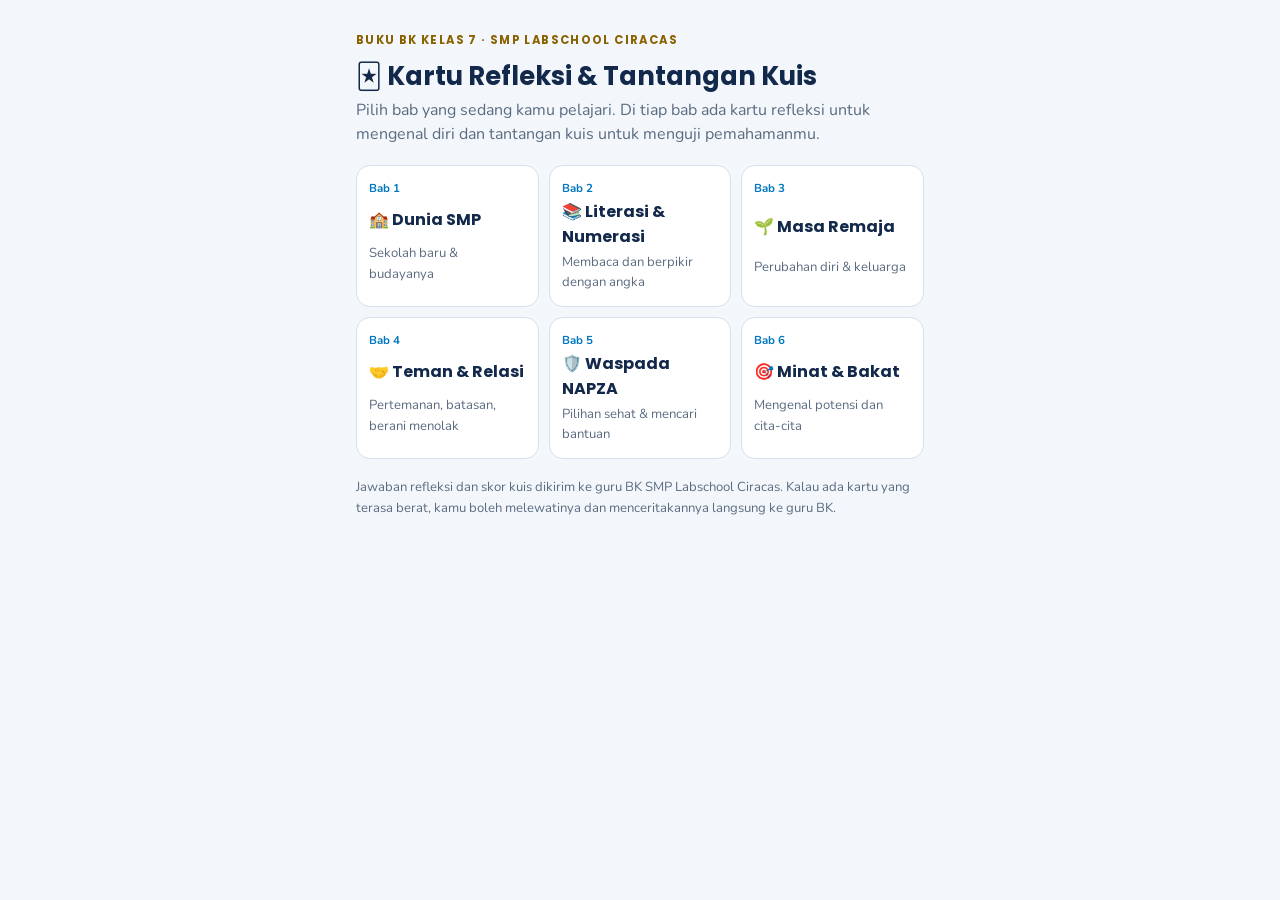
==== index.html @ b3d0ef81 "Perbaiki path file dan isi URL Apps Script Halaman HTML memuat style.css, data.js, dan app.js dari f" ====
<!DOCTYPE html>
<html lang="id">
<head>
<meta charset="utf-8">
<meta name="viewport" content="width=device-width, initial-scale=1, viewport-fit=cover">
<title>Kartu Refleksi Buku BK Kelas 7</title>
<link rel="preconnect" href="https://fonts.googleapis.com">
<link rel="stylesheet" href="https://fonts.googleapis.com/css2?family=Poppins:wght@600;700;800&family=Nunito:wght@400;600;700&display=swap">
<link rel="stylesheet" href="style.css">
</head>
<body>
<main>
<section>
  <p class="eyebrow">Buku BK Kelas 7 · SMP Labschool Ciracas</p>
  <h1>🃏 Kartu Refleksi & Tantangan Kuis</h1>
  <p class="sub">Pilih bab yang sedang kamu pelajari. Di tiap bab ada kartu refleksi untuk mengenal diri dan tantangan kuis untuk menguji pemahamanmu.</p>
  <div class="grid" id="cats"></div>
  <p class="note">Jawaban refleksi dan skor kuis dikirim ke guru BK SMP Labschool Ciracas. Kalau ada kartu yang terasa berat, kamu boleh melewatinya dan menceritakannya langsung ke guru BK.</p>
</section>
</main>
<script src="config.js"></script>
<script src="data.js"></script>
<script src="app.js"></script>
</body>
</html>
---- style.css ----
/* Layout: satu kolom sempit seperti buku saku; tiap bab punya dua pintu: kartu refleksi dan tantangan kuis */
:root{
  --bg:#f3f7fb;--card:#ffffff;--ink:#13294b;--mut:#5b6b80;--line:#d5e1ec;
  --acc:#0078c0;--accs:#e3f0fa;--gold:#f9c21a;--golds:#fff4cc;--goldd:#8a6200;
  --ok:#1d8a5b;--oks:#e2f5ec;--bad:#c2410c;--bads:#fdeadf;
  --display:"Poppins",system-ui,sans-serif;--body:"Nunito",system-ui,-apple-system,"Segoe UI",sans-serif;
}
@media (prefers-color-scheme:dark){:root:not([data-theme="light"]){
  --bg:#0f1824;--card:#182434;--ink:#e8eef6;--mut:#9fb0c4;--line:#2b3b50;
  --acc:#5cb4ef;--accs:#173554;--gold:#f9c21a;--golds:#3a3010;--goldd:#f5d368;
  --ok:#4fd29a;--oks:#123a2a;--bad:#ff9a6b;--bads:#40220f;color-scheme:dark}}
:root[data-theme="dark"]{
  --bg:#0f1824;--card:#182434;--ink:#e8eef6;--mut:#9fb0c4;--line:#2b3b50;
  --acc:#5cb4ef;--accs:#173554;--gold:#f9c21a;--golds:#3a3010;--goldd:#f5d368;
  --ok:#4fd29a;--oks:#123a2a;--bad:#ff9a6b;--bads:#40220f;color-scheme:dark}
*{box-sizing:border-box}
body{margin:0;background:var(--bg);color:var(--ink);font-family:var(--body);font-size:16px;line-height:1.55}
main{max-width:600px;margin:0 auto;padding-block:20px 48px;padding-left:max(16px,env(safe-area-inset-left,0px));padding-right:max(16px,env(safe-area-inset-right,0px))}
h1,h2,h3{font-family:var(--display);text-wrap:balance;margin:0}
h1{font-size:1.6rem;line-height:1.2}
h2{font-size:1.25rem}
h3{font-size:1.02rem;color:var(--acc);display:flex;gap:8px;align-items:center}
.sub{color:var(--mut);margin:6px 0 18px}
.eyebrow{font-family:var(--display);font-size:.72rem;letter-spacing:.12em;text-transform:uppercase;color:var(--goldd);font-weight:700}
button{font:inherit;cursor:pointer;color:inherit}
button:focus-visible,select:focus-visible,input:focus-visible,textarea:focus-visible{outline:3px solid var(--gold);outline-offset:2px}
.grid{display:grid;grid-template-columns:repeat(auto-fill,minmax(160px,1fr));gap:10px}
.cat{background:var(--card);border:1px solid var(--line);border-radius:14px;padding:14px 12px;text-align:left;display:grid;gap:2px}
.cat b{font-family:var(--display);font-size:1rem}
.cat span{font-size:.82rem;color:var(--mut)}
.cat small{font-size:.72rem;color:var(--acc);font-weight:700}
.cat:active{transform:scale(.98)}
.modes{display:grid;gap:12px;margin-top:16px}
.mode{background:var(--card);border:1px solid var(--line);border-radius:16px;padding:18px;text-align:left;display:grid;gap:4px}
.mode.k{border-color:var(--gold);background:var(--golds)}
.mode b{font-family:var(--display);font-size:1.08rem}
.mode span{color:var(--mut);font-size:.9rem}
.card{background:var(--card);border:1px solid var(--line);border-radius:18px;padding:22px 18px;margin:14px 0;min-height:190px}
.tag{display:inline-block;font-size:.75rem;background:var(--accs);color:var(--acc);padding:3px 10px;border-radius:99px;margin-bottom:12px;font-weight:700}
.q{font-family:var(--display);font-size:1.08rem;font-weight:600;margin:0 0 6px}
textarea{width:100%;min-height:90px;margin-top:12px;border:1px solid var(--line);border-radius:10px;padding:10px;font:inherit;background:var(--bg);color:var(--ink);resize:vertical}
.row{display:flex;gap:10px;flex-wrap:wrap;align-items:center}
.btn{background:var(--acc);color:var(--card);border:0;border-radius:10px;padding:11px 18px;font-weight:700}
.btn.o{background:transparent;color:var(--acc);border:1px solid var(--acc)}
.bar{height:8px;background:var(--line);border-radius:9px;overflow:hidden;margin:6px 0 4px}
.bar i{display:block;height:100%;background:var(--acc);width:0;transition:width .3s}
.top{display:flex;justify-content:space-between;align-items:center;gap:10px;font-size:.85rem;color:var(--mut);margin-bottom:6px}
.note{font-size:.82rem;color:var(--mut);margin-top:18px}
.big{font-size:2.4rem;margin:0}
/* kuis */
.game{background:var(--card);border:1px solid var(--line);border-radius:16px;padding:16px;margin:14px 0;display:grid;gap:10px}
.howto{font-size:.85rem;color:var(--mut);margin:-4px 0 2px}
.pair{display:grid;grid-template-columns:minmax(0,1fr) 84px;gap:8px;align-items:center;padding:6px 8px;border-radius:10px;background:var(--accs)}
.pair b{font-weight:700}
select{font:inherit;padding:6px 8px;border-radius:8px;border:1px solid var(--line);background:var(--card);color:var(--ink);width:100%}
.opts{display:grid;gap:6px;padding:10px;border-radius:10px;background:var(--golds)}
.opts div{font-size:.92rem}.opts b{color:var(--goldd)}
.bs{display:grid;grid-template-columns:minmax(0,1fr) auto;gap:8px;align-items:center;padding:8px 0;border-top:1px solid var(--line)}
.bs:first-of-type{border-top:0}
.seg{display:flex;gap:4px}
.seg button{border:1px solid var(--line);background:var(--bg);border-radius:8px;padding:6px 12px;font-weight:700;min-width:42px}
.seg button[aria-pressed="true"]{background:var(--acc);border-color:var(--acc);color:var(--card)}
.mc{display:grid;gap:6px}
.mc p{margin:0;font-weight:700}
.mc label{display:flex;gap:8px;align-items:flex-start;padding:6px 8px;border-radius:8px;border:1px solid var(--line)}
.mc input{margin-top:4px;width:18px;height:18px;accent-color:var(--acc)}
.fb{font-size:.85rem;font-weight:700;border-radius:8px;padding:6px 10px}
.fb.ok{background:var(--oks);color:var(--ok)}.fb.no{background:var(--bads);color:var(--bad)}
.good{outline:2px solid var(--ok)}.wrong{outline:2px solid var(--bad)}
.score{position:sticky;bottom:calc(10px + env(safe-area-inset-bottom,0px));background:var(--card);border:1px solid var(--line);border-radius:14px;padding:12px;display:flex;justify-content:space-between;align-items:center;gap:10px;flex-wrap:wrap;box-shadow:0 6px 20px rgba(0,0,0,.08)}
.score strong{font-family:var(--display);font-size:1.15rem}
@media (prefers-reduced-motion:reduce){*{transition:none!important}}
/* identitas, status kirim, beranda */
.form{display:grid;gap:12px;background:var(--card);border:1px solid var(--line);border-radius:16px;padding:18px;margin-top:14px}
.form label{display:grid;gap:4px;font-weight:700;font-size:.92rem}
.form input{font:inherit;padding:10px 12px;border-radius:10px;border:1px solid var(--line);background:var(--bg);color:var(--ink)}
.form .hint{font-weight:400;color:var(--mut);font-size:.8rem}
.privacy{font-size:.85rem;background:var(--golds);border-radius:12px;padding:10px 12px;color:var(--ink)}
.who{display:flex;justify-content:space-between;align-items:center;gap:8px;font-size:.85rem;color:var(--mut);background:var(--card);border:1px solid var(--line);border-radius:12px;padding:8px 12px;margin:10px 0}
.who b{color:var(--ink)}
.linkbtn{background:none;border:0;color:var(--acc);font-weight:700;padding:0;text-decoration:underline}
.status{font-size:.88rem;font-weight:700;border-radius:10px;padding:8px 12px;margin-top:10px}
.status.wait{background:var(--accs);color:var(--acc)}
.status.ok{background:var(--oks);color:var(--ok)}
.status.no{background:var(--bads);color:var(--bad)}
a.cat{color:var(--ink);text-decoration:none}
.warn{background:var(--bads);color:var(--bad);border-radius:10px;padding:8px 12px;font-size:.85rem;font-weight:700;margin-bottom:10px}
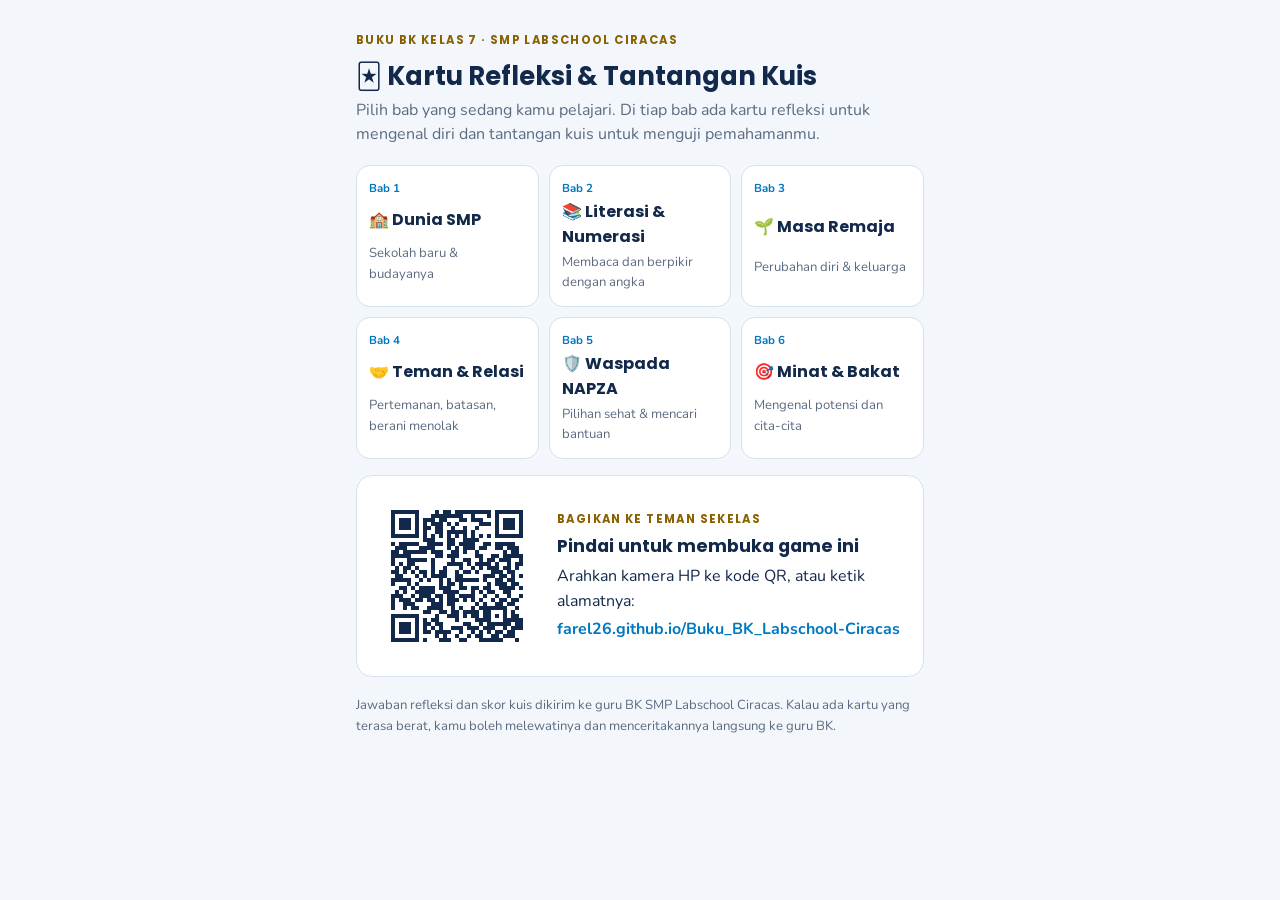
==== commit b321d254: "Tambah kode QR di beranda Co-Authored-By: Claude Opus 5.5 <noreply@anthropic.com> Claude-Session: ht" ====
--- a/index.html
+++ b/index.html
@@ -15,6 +15,15 @@
   <h1>🃏 Kartu Refleksi & Tantangan Kuis</h1>
   <p class="sub">Pilih bab yang sedang kamu pelajari. Di tiap bab ada kartu refleksi untuk mengenal diri dan tantangan kuis untuk menguji pemahamanmu.</p>
   <div class="grid" id="cats"></div>
+  <div class="qrbox">
+    <img src="qr-beranda.png" alt="Kode QR menuju halaman beranda ini" width="168" height="168">
+    <div>
+      <p class="eyebrow">Bagikan ke teman sekelas</p>
+      <h2>Pindai untuk membuka game ini</h2>
+      <p>Arahkan kamera HP ke kode QR, atau ketik alamatnya:</p>
+      <p class="qrurl">farel26.github.io/Buku_BK_Labschool-Ciracas</p>
+    </div>
+  </div>
   <p class="note">Jawaban refleksi dan skor kuis dikirim ke guru BK SMP Labschool Ciracas. Kalau ada kartu yang terasa berat, kamu boleh melewatinya dan menceritakannya langsung ke guru BK.</p>
 </section>
 </main>
--- a/style.css
+++ b/style.css
@@ -85,3 +85,10 @@
 .status.no{background:var(--bads);color:var(--bad)}
 a.cat{color:var(--ink);text-decoration:none}
 .warn{background:var(--bads);color:var(--bad);border-radius:10px;padding:8px 12px;font-size:.85rem;font-weight:700;margin-bottom:10px}
+/* kode QR di beranda */
+.qrbox{display:flex;flex-wrap:wrap;gap:16px;align-items:center;background:var(--card);border:1px solid var(--line);border-radius:16px;padding:16px;margin-top:16px}
+.qrbox img{width:168px;height:168px;max-width:100%;border-radius:12px;background:#fff;padding:6px;flex:none}
+.qrbox>div{flex:1 1 220px;min-width:0;display:grid;gap:4px}
+.qrbox h2{font-size:1.1rem}
+.qrbox p{margin:0}
+.qrurl{font-weight:700;color:var(--acc);word-break:break-all}
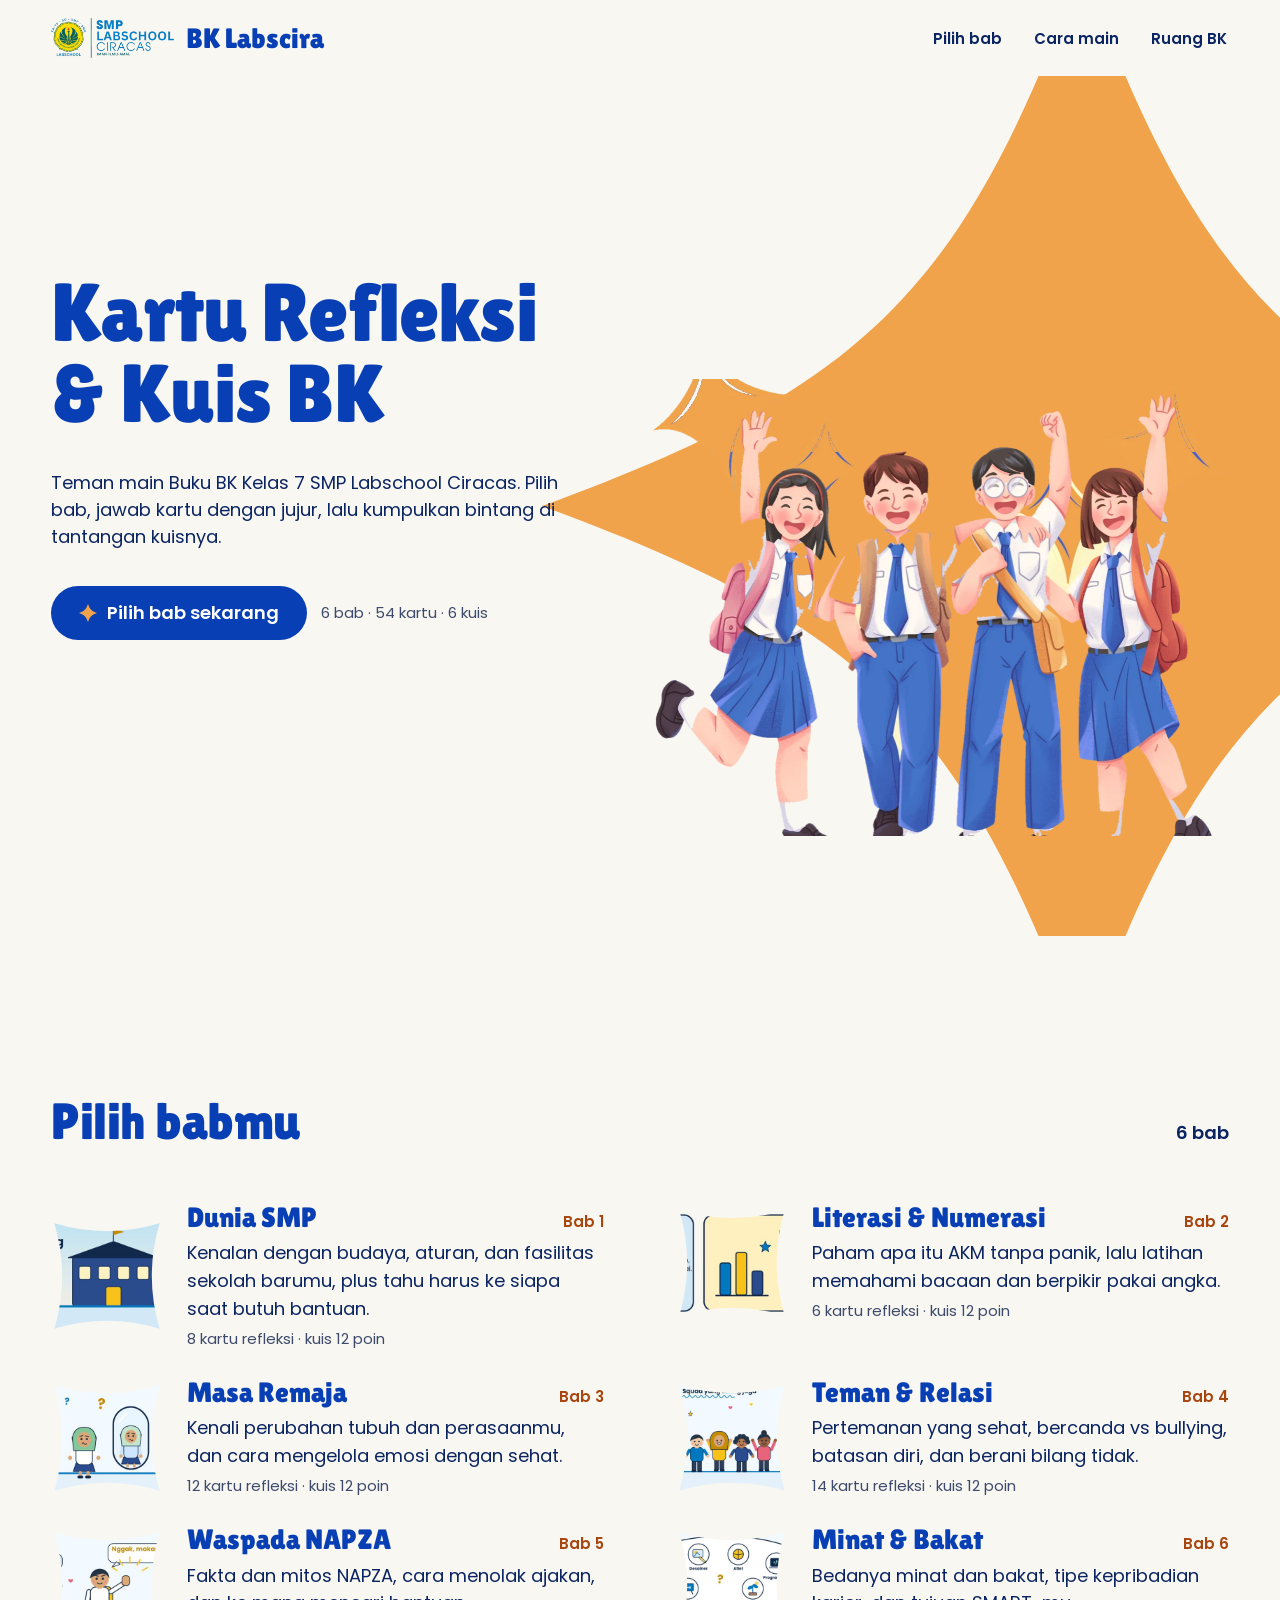
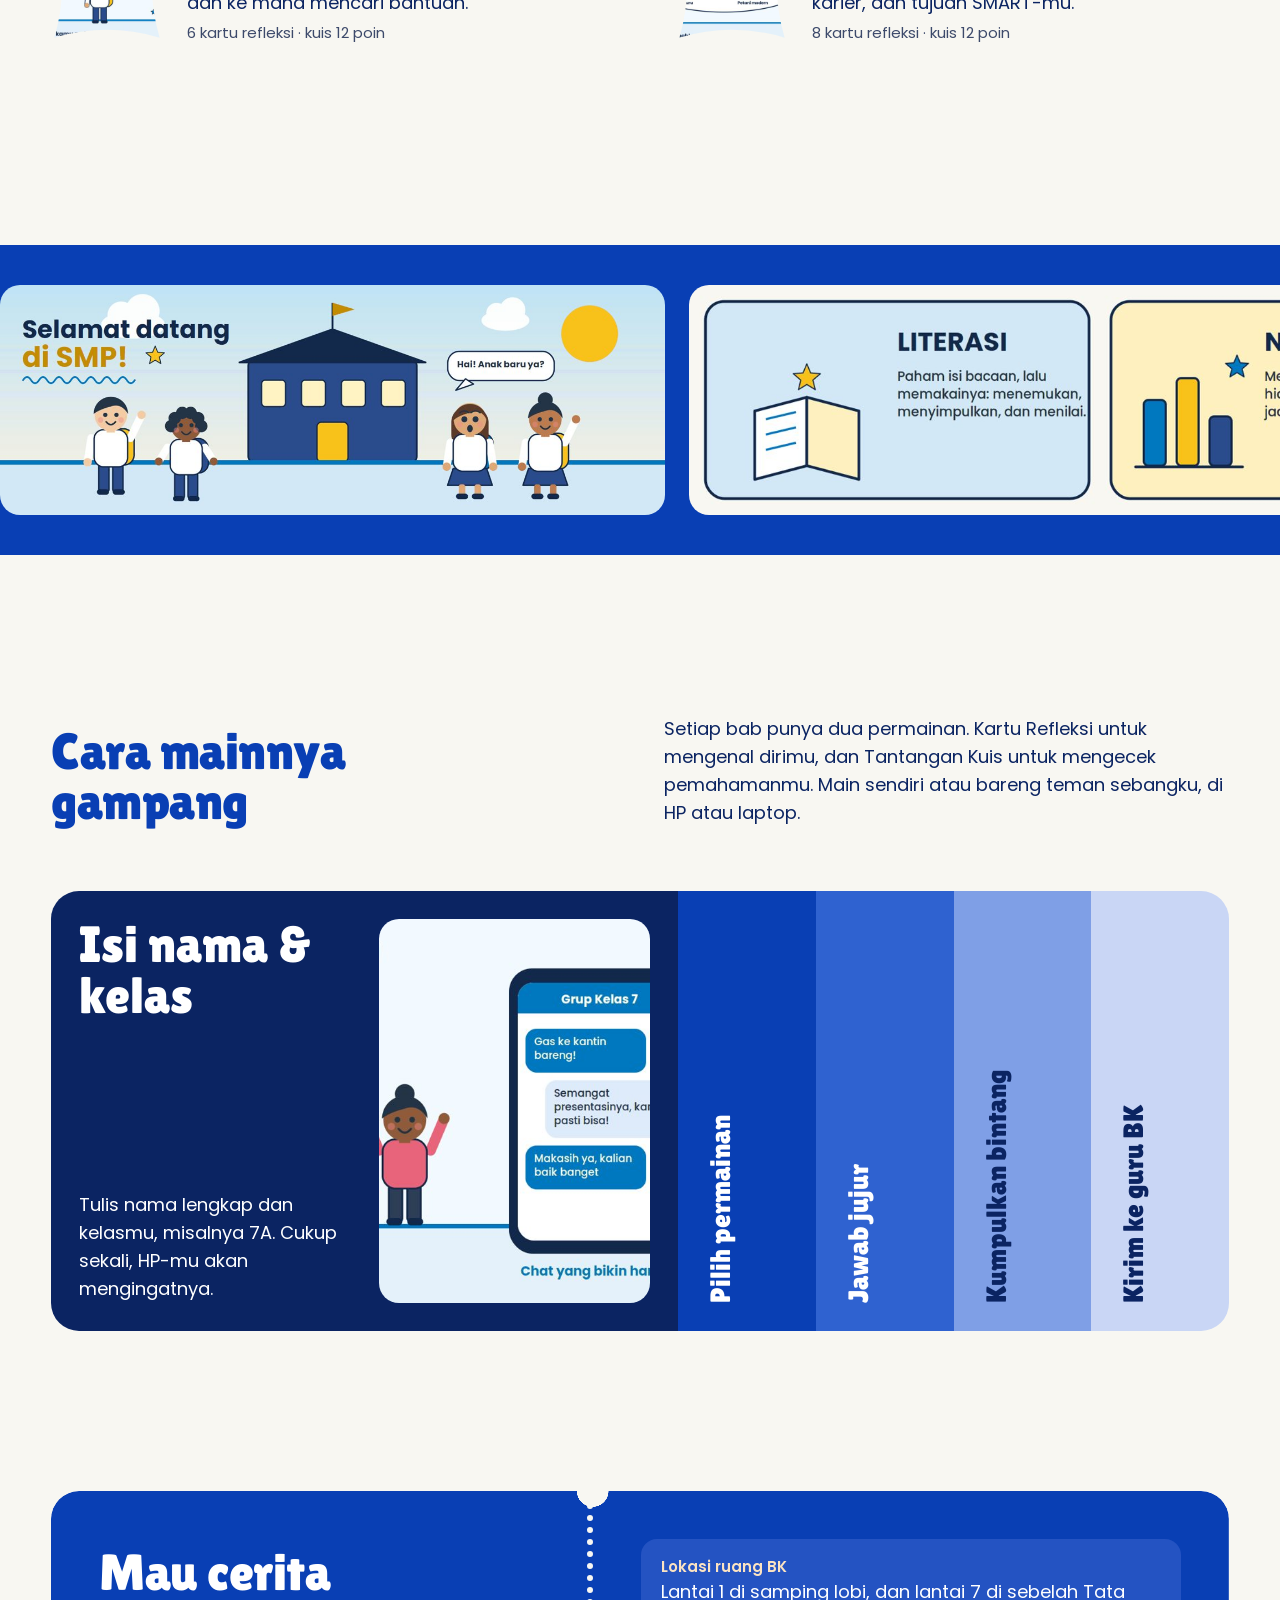
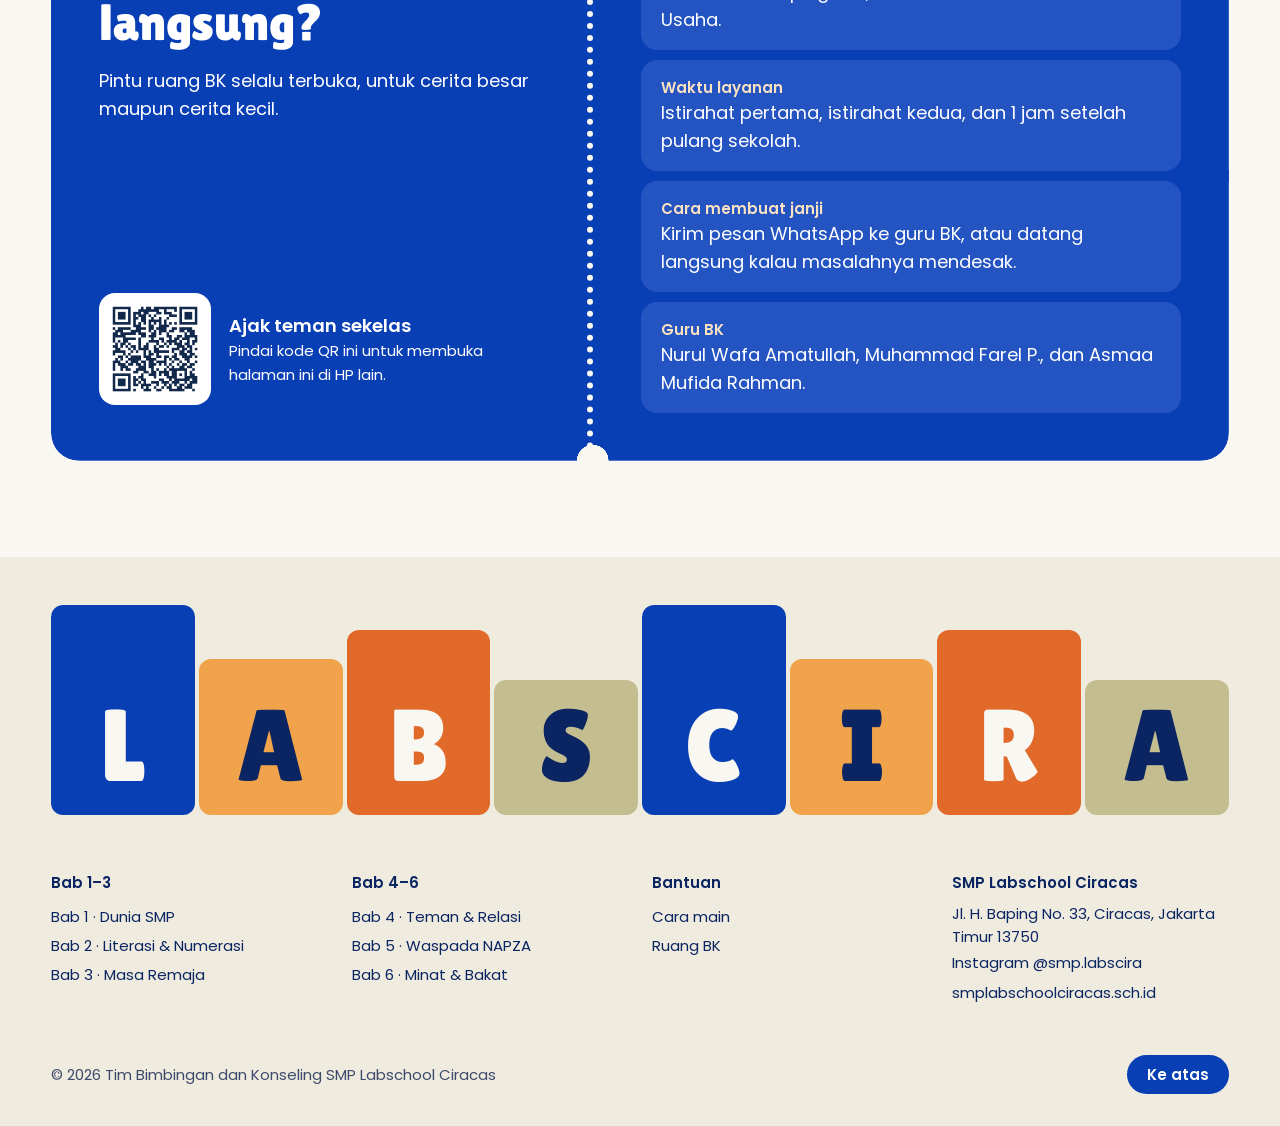
==== commit 5c1af1fc: "Desain baru mengikuti gaya cover buku Beranda dan halaman bab memakai palet, huruf (Lilita One, Popp" ====
--- a/index.html
+++ b/index.html
@@ -3,32 +3,142 @@
 <head>
 <meta charset="utf-8">
 <meta name="viewport" content="width=device-width, initial-scale=1, viewport-fit=cover">
-<title>Kartu Refleksi Buku BK Kelas 7</title>
-<link rel="preconnect" href="https://fonts.googleapis.com">
-<link rel="stylesheet" href="https://fonts.googleapis.com/css2?family=Poppins:wght@600;700;800&family=Nunito:wght@400;600;700&display=swap">
+<title>Kartu Refleksi & Kuis BK Kelas 7 · SMP Labschool Ciracas</title>
+<meta name="description" content="Game kartu refleksi dan tantangan kuis pendamping Buku Bimbingan dan Konseling Kelas 7 SMP Labschool Ciracas.">
+<link rel="preload" href="fonts/lilita-one-latin-400-normal.woff2" as="font" type="font/woff2" crossorigin>
 <link rel="stylesheet" href="style.css">
+<script>document.documentElement.classList.add("js")</script>
 </head>
 <body>
+<header class="wrap nav">
+  <a class="merek" href="./"><img src="img/logo.png" alt="SMP Labschool Ciracas" width="123" height="40">BK Labscira</a>
+  <nav aria-label="Menu utama"><ul>
+    <li><a href="#bab">Pilih bab</a></li>
+    <li><a href="#cara">Cara main</a></li>
+    <li><a href="#ruang-bk">Ruang BK</a></li>
+  </ul></nav>
+</header>
+
 <main>
-<section>
-  <p class="eyebrow">Buku BK Kelas 7 · SMP Labschool Ciracas</p>
-  <h1>🃏 Kartu Refleksi & Tantangan Kuis</h1>
-  <p class="sub">Pilih bab yang sedang kamu pelajari. Di tiap bab ada kartu refleksi untuk mengenal diri dan tantangan kuis untuk menguji pemahamanmu.</p>
-  <div class="grid" id="cats"></div>
-  <div class="qrbox">
-    <img src="qr-beranda.png" alt="Kode QR menuju halaman beranda ini" width="168" height="168">
+<section class="hero">
+  <svg class="bintang-besar" viewBox="0 0 100 100" aria-hidden="true"><path d="M50 0C61 30 70 39 100 50C70 61 61 70 50 100C39 70 30 61 0 50C30 39 39 30 50 0Z"/></svg>
+  <div class="wrap isi">
     <div>
-      <p class="eyebrow">Bagikan ke teman sekelas</p>
-      <h2>Pindai untuk membuka game ini</h2>
-      <p>Arahkan kamera HP ke kode QR, atau ketik alamatnya:</p>
-      <p class="qrurl">farel26.github.io/Buku_BK_Labschool-Ciracas</p>
+      <h1>Kartu Refleksi &amp; Kuis BK</h1>
+      <p class="sub">Teman main Buku BK Kelas 7 SMP Labschool Ciracas. Pilih bab, jawab kartu dengan jujur, lalu kumpulkan bintang di tantangan kuisnya.</p>
+      <div class="aksi">
+        <a class="btn" href="#bab"><span class="bintang" aria-hidden="true"></span>Pilih bab sekarang</a>
+        <span class="catatan">6 bab · 54 kartu · 6 kuis</span>
+      </div>
+    </div>
+    <figure class="shutter"><img src="img/siswa.webp" alt="Empat siswa SMP Labschool Ciracas berseragam putih biru melompat gembira, ilustrasi dari cover buku" width="1100" height="872"></figure>
+  </div>
+</section>
+
+<section class="wrap bab" id="bab" aria-labelledby="judul-bab">
+  <div class="kepala"><h2 id="judul-bab" class="muncul">Pilih babmu</h2><span class="muncul">6 bab</span></div>
+  <ul>
+      <li class="muncul"><a href="dunia.html">
+        <img src="img/dunia-kotak.jpg" alt="" width="112" height="112" loading="lazy">
+        <div>
+          <div class="baris"><b>Dunia SMP</b><small>Bab 1</small></div>
+          <p class="desk">Kenalan dengan budaya, aturan, dan fasilitas sekolah barumu, plus tahu harus ke siapa saat butuh bantuan.</p>
+          <p class="isi-bab">8 kartu refleksi · kuis 12 poin</p>
+        </div>
+      </a></li>
+      <li class="muncul"><a href="akm.html">
+        <img src="img/akm-kotak.jpg" alt="" width="112" height="112" loading="lazy">
+        <div>
+          <div class="baris"><b>Literasi &amp; Numerasi</b><small>Bab 2</small></div>
+          <p class="desk">Paham apa itu AKM tanpa panik, lalu latihan memahami bacaan dan berpikir pakai angka.</p>
+          <p class="isi-bab">6 kartu refleksi · kuis 12 poin</p>
+        </div>
+      </a></li>
+      <li class="muncul"><a href="remaja.html">
+        <img src="img/remaja-kotak.jpg" alt="" width="112" height="112" loading="lazy">
+        <div>
+          <div class="baris"><b>Masa Remaja</b><small>Bab 3</small></div>
+          <p class="desk">Kenali perubahan tubuh dan perasaanmu, dan cara mengelola emosi dengan sehat.</p>
+          <p class="isi-bab">12 kartu refleksi · kuis 12 poin</p>
+        </div>
+      </a></li>
+      <li class="muncul"><a href="teman.html">
+        <img src="img/teman-kotak.jpg" alt="" width="112" height="112" loading="lazy">
+        <div>
+          <div class="baris"><b>Teman &amp; Relasi</b><small>Bab 4</small></div>
+          <p class="desk">Pertemanan yang sehat, bercanda vs bullying, batasan diri, dan berani bilang tidak.</p>
+          <p class="isi-bab">14 kartu refleksi · kuis 12 poin</p>
+        </div>
+      </a></li>
+      <li class="muncul"><a href="napza.html">
+        <img src="img/napza-kotak.jpg" alt="" width="112" height="112" loading="lazy">
+        <div>
+          <div class="baris"><b>Waspada NAPZA</b><small>Bab 5</small></div>
+          <p class="desk">Fakta dan mitos NAPZA, cara menolak ajakan, dan ke mana mencari bantuan.</p>
+          <p class="isi-bab">6 kartu refleksi · kuis 12 poin</p>
+        </div>
+      </a></li>
+      <li class="muncul"><a href="minat.html">
+        <img src="img/minat-kotak.jpg" alt="" width="112" height="112" loading="lazy">
+        <div>
+          <div class="baris"><b>Minat &amp; Bakat</b><small>Bab 6</small></div>
+          <p class="desk">Bedanya minat dan bakat, tipe kepribadian karier, dan tujuan SMART-mu.</p>
+          <p class="isi-bab">8 kartu refleksi · kuis 12 poin</p>
+        </div>
+      </a></li>
+  </ul>
+</section>
+
+<div class="pita" aria-label="Ilustrasi dari keenam bab buku"><div class="jalur"><img src="img/dunia.jpg" alt="Siswa baru menyapa di depan sekolah" loading="lazy"><img src="img/akm.jpg" alt="Kartu literasi dan numerasi" loading="lazy"><img src="img/remaja.jpg" alt="Remaja bercermin" loading="lazy"><img src="img/teman.jpg" alt="Empat sahabat dan grup chat kelas" loading="lazy"><img src="img/napza.jpg" alt="Siswa berani menolak ajakan" loading="lazy"><img src="img/minat.jpg" alt="Siswa membayangkan cita-cita" loading="lazy"><img src="img/dunia.jpg" alt="" loading="lazy" aria-hidden="true"><img src="img/akm.jpg" alt="" loading="lazy" aria-hidden="true"><img src="img/remaja.jpg" alt="" loading="lazy" aria-hidden="true"><img src="img/teman.jpg" alt="" loading="lazy" aria-hidden="true"><img src="img/napza.jpg" alt="" loading="lazy" aria-hidden="true"><img src="img/minat.jpg" alt="" loading="lazy" aria-hidden="true"></div></div>
+
+<section class="wrap cara" id="cara" aria-labelledby="judul-cara">
+  <div class="intro">
+    <h2 id="judul-cara" class="muncul">Cara mainnya gampang</h2>
+    <p class="muncul">Setiap bab punya dua permainan. Kartu Refleksi untuk mengenal dirimu, dan Tantangan Kuis untuk mengecek pemahamanmu. Main sendiri atau bareng teman sebangku, di HP atau laptop.</p>
+  </div>
+  <div class="akordeon muncul" role="list">
+    <button class="panel" type="button" role="listitem" aria-expanded="true"><span class="nama-tutup">Isi nama</span><span class="buka"><span class="teks"><b>Isi nama &amp; kelas</b><p>Tulis nama lengkap dan kelasmu, misalnya 7A. Cukup sekali, HP-mu akan mengingatnya.</p></span><img src="img/teman.jpg" alt="Ilustrasi empat sahabat" loading="lazy"></span></button>
+    <button class="panel" type="button" role="listitem" aria-expanded="false"><span class="nama-tutup">Pilih permainan</span><span class="buka"><span class="teks"><b>Pilih permainan</b><p>Kartu Refleksi berisi pertanyaan dan tantangan kecil. Tantangan Kuis berisi menjodohkan, benar–salah, dan pilih semua yang benar.</p></span><img src="img/akm.jpg" alt="Ilustrasi kartu literasi dan numerasi" loading="lazy"></span></button>
+    <button class="panel" type="button" role="listitem" aria-expanded="false"><span class="nama-tutup">Jawab jujur</span><span class="buka"><span class="teks"><b>Jawab jujur</b><p>Di kartu refleksi tidak ada jawaban benar atau salah. Kartu yang terasa berat boleh kamu lewati.</p></span><img src="img/remaja.jpg" alt="Ilustrasi remaja bercermin" loading="lazy"></span></button>
+    <button class="panel" type="button" role="listitem" aria-expanded="false"><span class="nama-tutup">Kumpulkan bintang</span><span class="buka"><span class="teks"><b>Kumpulkan bintang</b><p>Kuis tiap bab bernilai 12 poin. Skor dan pembahasannya langsung keluar setelah kamu menekan Periksa jawaban.</p></span><img src="img/minat.jpg" alt="Ilustrasi siswa membayangkan cita-cita" loading="lazy"></span></button>
+    <button class="panel" type="button" role="listitem" aria-expanded="false"><span class="nama-tutup">Kirim ke guru BK</span><span class="buka"><span class="teks"><b>Kirim ke guru BK</b><p>Jawaban refleksi dan skor kuismu dikirim ke guru BK dan hanya dibaca oleh guru BK.</p></span><img src="img/ruangbk.jpg" alt="Ilustrasi alur bertemu guru BK" loading="lazy"></span></button>
+  </div>
+</section>
+
+<section class="wrap kupon-wrap" id="ruang-bk" aria-labelledby="judul-bk">
+  <div class="kupon muncul">
+    <div class="kiri">
+      <div>
+        <h2 id="judul-bk">Mau cerita langsung?</h2>
+        <p style="margin-top:20px">Pintu ruang BK selalu terbuka, untuk cerita besar maupun cerita kecil.</p>
+      </div>
+      <div class="bagikan">
+        <img src="qr-beranda.png" alt="Kode QR menuju halaman ini" width="112" height="112">
+        <p><b>Ajak teman sekelas</b>Pindai kode QR ini untuk membuka halaman ini di HP lain.</p>
+      </div>
+    </div>
+    <div class="kanan">
+      <p class="info muncul"><b>Lokasi ruang BK</b><span>Lantai 1 di samping lobi, dan lantai 7 di sebelah Tata Usaha.</span></p>
+      <p class="info muncul"><b>Waktu layanan</b><span>Istirahat pertama, istirahat kedua, dan 1 jam setelah pulang sekolah.</span></p>
+      <p class="info muncul"><b>Cara membuat janji</b><span>Kirim pesan WhatsApp ke guru BK, atau datang langsung kalau masalahnya mendesak.</span></p>
+      <p class="info muncul"><b>Guru BK</b><span>Nurul Wafa Amatullah, Muhammad Farel P., dan Asmaa Mufida Rahman.</span></p>
     </div>
   </div>
-  <p class="note">Jawaban refleksi dan skor kuis dikirim ke guru BK SMP Labschool Ciracas. Kalau ada kartu yang terasa berat, kamu boleh melewatinya dan menceritakannya langsung ke guru BK.</p>
 </section>
 </main>
-<script src="config.js"></script>
-<script src="data.js"></script>
-<script src="app.js"></script>
+
+<footer class="kaki">
+  <div class="wrap">
+    <div class="blok" aria-label="Labscira"><span>L</span><span>A</span><span>B</span><span>S</span><span>C</span><span>I</span><span>R</span><span>A</span></div>
+    <div class="kolom">
+      <div><b>Bab 1–3</b><a href="dunia.html">Bab 1 · Dunia SMP</a><a href="akm.html">Bab 2 · Literasi &amp; Numerasi</a><a href="remaja.html">Bab 3 · Masa Remaja</a></div>
+      <div><b>Bab 4–6</b><a href="teman.html">Bab 4 · Teman &amp; Relasi</a><a href="napza.html">Bab 5 · Waspada NAPZA</a><a href="minat.html">Bab 6 · Minat &amp; Bakat</a></div>
+      <div><b>Bantuan</b><a href="#cara">Cara main</a><a href="#ruang-bk">Ruang BK</a></div>
+      <div><b>SMP Labschool Ciracas</b><span>Jl. H. Baping No. 33, Ciracas, Jakarta Timur 13750</span><a href="https://www.instagram.com/smp.labscira/">Instagram @smp.labscira</a><a href="https://www.smplabschoolciracas.sch.id/">smplabschoolciracas.sch.id</a></div>
+    </div>
+    <div class="akhir"><span>© 2026 Tim Bimbingan dan Konseling SMP Labschool Ciracas</span><a class="btn" href="#">Ke atas</a></div>
+  </div>
+</footer>
+<script src="halaman.js"></script>
 </body>
 </html>
--- a/style.css
+++ b/style.css
@@ -1,94 +1,296 @@
-/* Layout: satu kolom sempit seperti buku saku; tiap bab punya dua pintu: kartu refleksi dan tantangan kuis */
+/* Buku BK Kelas 7 · SMP Labschool Ciracas
+   Satu motif: bintang empat sudut berwarna emas dari halaman cover buku.
+   Bintang muncul besar di beranda, menjadi bingkai gambar tiap bab, poin di kuis, dan blok di footer.
+   Palet dan huruf diambil dari cover: latar krem, biru seragam, emas bintang, jingga "GRADE 7". */
+@font-face{font-family:"Lilita One";src:url(fonts/lilita-one-latin-400-normal.woff2) format("woff2");font-weight:400;font-display:swap}
+@font-face{font-family:"Poppins";src:url(fonts/poppins-latin-400-normal.woff2) format("woff2");font-weight:400;font-display:swap}
+@font-face{font-family:"Poppins";src:url(fonts/poppins-latin-600-normal.woff2) format("woff2");font-weight:600;font-display:swap}
 :root{
-  --bg:#f3f7fb;--card:#ffffff;--ink:#13294b;--mut:#5b6b80;--line:#d5e1ec;
-  --acc:#0078c0;--accs:#e3f0fa;--gold:#f9c21a;--golds:#fff4cc;--goldd:#8a6200;
-  --ok:#1d8a5b;--oks:#e2f5ec;--bad:#c2410c;--bads:#fdeadf;
-  --display:"Poppins",system-ui,sans-serif;--body:"Nunito",system-ui,-apple-system,"Segoe UI",sans-serif;
+  --ground:#F8F7F2;      /* latar cover */
+  --ground-2:#EFECDF;    /* satu langkah lebih gelap untuk bidang */
+  --ink:#0B2462;         /* teks utama, biru tua */
+  --ink-soft:#3D4A6B;    /* catatan kecil */
+  --blue:#093FB4;        /* judul cover, tombol */
+  --blue-2:#2F62D0;
+  --blue-3:#7F9FE6;
+  --blue-4:#C9D6F5;
+  --gold:#F1A34C;        /* bintang cover: aksen dan motif */
+  --gold-soft:#FBE3C2;
+  --orange:#E16929;      /* "GRADE 7" */
+  --khaki:#C4BD8F;       /* pita kontak di cover */
+  --ok:#167A4C; --ok-soft:#DDF2E6;
+  --bad:#B4410F; --bad-soft:#FBE4D6;
+  --display:"Lilita One","Arial Rounded MT Bold","Trebuchet MS",sans-serif;
+  --text:"Poppins",system-ui,-apple-system,"Segoe UI",sans-serif;
+  --t1:clamp(52px,6.4vw,100px);
+  --t2:clamp(34px,4vw,60px);
+  --t3:28px;
+  --t4:18px;
+  --t5:15px;
+  --margin:max(20px,4vw);
+  --r:28px;
+  --star:url("data:image/svg+xml,%3Csvg xmlns='http://www.w3.org/2000/svg' viewBox='0 0 100 100'%3E%3Cpath d='M50 0C61 30 70 39 100 50C70 61 61 70 50 100C39 70 30 61 0 50C30 39 39 30 50 0Z'/%3E%3C/svg%3E");
+  /* bintang yang sama, diputar 45° dan dibuat gemuk supaya gambar di dalamnya terlihat */
+  --pillow:url("data:image/svg+xml,%3Csvg xmlns='http://www.w3.org/2000/svg' viewBox='0 0 100 100'%3E%3Cpath d='M3 3Q50 17 97 3Q83 50 97 97Q50 83 3 97Q17 50 3 3Z'/%3E%3C/svg%3E");
+  --ease:cubic-bezier(.2,.7,.2,1);
+  color-scheme:light;
 }
-@media (prefers-color-scheme:dark){:root:not([data-theme="light"]){
-  --bg:#0f1824;--card:#182434;--ink:#e8eef6;--mut:#9fb0c4;--line:#2b3b50;
-  --acc:#5cb4ef;--accs:#173554;--gold:#f9c21a;--golds:#3a3010;--goldd:#f5d368;
-  --ok:#4fd29a;--oks:#123a2a;--bad:#ff9a6b;--bads:#40220f;color-scheme:dark}}
-:root[data-theme="dark"]{
-  --bg:#0f1824;--card:#182434;--ink:#e8eef6;--mut:#9fb0c4;--line:#2b3b50;
-  --acc:#5cb4ef;--accs:#173554;--gold:#f9c21a;--golds:#3a3010;--goldd:#f5d368;
-  --ok:#4fd29a;--oks:#123a2a;--bad:#ff9a6b;--bads:#40220f;color-scheme:dark}
 *{box-sizing:border-box}
-body{margin:0;background:var(--bg);color:var(--ink);font-family:var(--body);font-size:16px;line-height:1.55}
-main{max-width:600px;margin:0 auto;padding-block:20px 48px;padding-left:max(16px,env(safe-area-inset-left,0px));padding-right:max(16px,env(safe-area-inset-right,0px))}
-h1,h2,h3{font-family:var(--display);text-wrap:balance;margin:0}
-h1{font-size:1.6rem;line-height:1.2}
-h2{font-size:1.25rem}
-h3{font-size:1.02rem;color:var(--acc);display:flex;gap:8px;align-items:center}
-.sub{color:var(--mut);margin:6px 0 18px}
-.eyebrow{font-family:var(--display);font-size:.72rem;letter-spacing:.12em;text-transform:uppercase;color:var(--goldd);font-weight:700}
-button{font:inherit;cursor:pointer;color:inherit}
-button:focus-visible,select:focus-visible,input:focus-visible,textarea:focus-visible{outline:3px solid var(--gold);outline-offset:2px}
-.grid{display:grid;grid-template-columns:repeat(auto-fill,minmax(160px,1fr));gap:10px}
-.cat{background:var(--card);border:1px solid var(--line);border-radius:14px;padding:14px 12px;text-align:left;display:grid;gap:2px}
-.cat b{font-family:var(--display);font-size:1rem}
-.cat span{font-size:.82rem;color:var(--mut)}
-.cat small{font-size:.72rem;color:var(--acc);font-weight:700}
-.cat:active{transform:scale(.98)}
-.modes{display:grid;gap:12px;margin-top:16px}
-.mode{background:var(--card);border:1px solid var(--line);border-radius:16px;padding:18px;text-align:left;display:grid;gap:4px}
-.mode.k{border-color:var(--gold);background:var(--golds)}
-.mode b{font-family:var(--display);font-size:1.08rem}
-.mode span{color:var(--mut);font-size:.9rem}
-.card{background:var(--card);border:1px solid var(--line);border-radius:18px;padding:22px 18px;margin:14px 0;min-height:190px}
-.tag{display:inline-block;font-size:.75rem;background:var(--accs);color:var(--acc);padding:3px 10px;border-radius:99px;margin-bottom:12px;font-weight:700}
-.q{font-family:var(--display);font-size:1.08rem;font-weight:600;margin:0 0 6px}
-textarea{width:100%;min-height:90px;margin-top:12px;border:1px solid var(--line);border-radius:10px;padding:10px;font:inherit;background:var(--bg);color:var(--ink);resize:vertical}
-.row{display:flex;gap:10px;flex-wrap:wrap;align-items:center}
-.btn{background:var(--acc);color:var(--card);border:0;border-radius:10px;padding:11px 18px;font-weight:700}
-.btn.o{background:transparent;color:var(--acc);border:1px solid var(--acc)}
-.bar{height:8px;background:var(--line);border-radius:9px;overflow:hidden;margin:6px 0 4px}
-.bar i{display:block;height:100%;background:var(--acc);width:0;transition:width .3s}
-.top{display:flex;justify-content:space-between;align-items:center;gap:10px;font-size:.85rem;color:var(--mut);margin-bottom:6px}
-.note{font-size:.82rem;color:var(--mut);margin-top:18px}
-.big{font-size:2.4rem;margin:0}
-/* kuis */
-.game{background:var(--card);border:1px solid var(--line);border-radius:16px;padding:16px;margin:14px 0;display:grid;gap:10px}
-.howto{font-size:.85rem;color:var(--mut);margin:-4px 0 2px}
-.pair{display:grid;grid-template-columns:minmax(0,1fr) 84px;gap:8px;align-items:center;padding:6px 8px;border-radius:10px;background:var(--accs)}
-.pair b{font-weight:700}
-select{font:inherit;padding:6px 8px;border-radius:8px;border:1px solid var(--line);background:var(--card);color:var(--ink);width:100%}
-.opts{display:grid;gap:6px;padding:10px;border-radius:10px;background:var(--golds)}
-.opts div{font-size:.92rem}.opts b{color:var(--goldd)}
-.bs{display:grid;grid-template-columns:minmax(0,1fr) auto;gap:8px;align-items:center;padding:8px 0;border-top:1px solid var(--line)}
-.bs:first-of-type{border-top:0}
-.seg{display:flex;gap:4px}
-.seg button{border:1px solid var(--line);background:var(--bg);border-radius:8px;padding:6px 12px;font-weight:700;min-width:42px}
-.seg button[aria-pressed="true"]{background:var(--acc);border-color:var(--acc);color:var(--card)}
-.mc{display:grid;gap:6px}
-.mc p{margin:0;font-weight:700}
-.mc label{display:flex;gap:8px;align-items:flex-start;padding:6px 8px;border-radius:8px;border:1px solid var(--line)}
-.mc input{margin-top:4px;width:18px;height:18px;accent-color:var(--acc)}
-.fb{font-size:.85rem;font-weight:700;border-radius:8px;padding:6px 10px}
-.fb.ok{background:var(--oks);color:var(--ok)}.fb.no{background:var(--bads);color:var(--bad)}
-.good{outline:2px solid var(--ok)}.wrong{outline:2px solid var(--bad)}
-.score{position:sticky;bottom:calc(10px + env(safe-area-inset-bottom,0px));background:var(--card);border:1px solid var(--line);border-radius:14px;padding:12px;display:flex;justify-content:space-between;align-items:center;gap:10px;flex-wrap:wrap;box-shadow:0 6px 20px rgba(0,0,0,.08)}
-.score strong{font-family:var(--display);font-size:1.15rem}
-@media (prefers-reduced-motion:reduce){*{transition:none!important}}
-/* identitas, status kirim, beranda */
-.form{display:grid;gap:12px;background:var(--card);border:1px solid var(--line);border-radius:16px;padding:18px;margin-top:14px}
-.form label{display:grid;gap:4px;font-weight:700;font-size:.92rem}
-.form input{font:inherit;padding:10px 12px;border-radius:10px;border:1px solid var(--line);background:var(--bg);color:var(--ink)}
-.form .hint{font-weight:400;color:var(--mut);font-size:.8rem}
-.privacy{font-size:.85rem;background:var(--golds);border-radius:12px;padding:10px 12px;color:var(--ink)}
-.who{display:flex;justify-content:space-between;align-items:center;gap:8px;font-size:.85rem;color:var(--mut);background:var(--card);border:1px solid var(--line);border-radius:12px;padding:8px 12px;margin:10px 0}
-.who b{color:var(--ink)}
-.linkbtn{background:none;border:0;color:var(--acc);font-weight:700;padding:0;text-decoration:underline}
-.status{font-size:.88rem;font-weight:700;border-radius:10px;padding:8px 12px;margin-top:10px}
-.status.wait{background:var(--accs);color:var(--acc)}
-.status.ok{background:var(--oks);color:var(--ok)}
-.status.no{background:var(--bads);color:var(--bad)}
-a.cat{color:var(--ink);text-decoration:none}
-.warn{background:var(--bads);color:var(--bad);border-radius:10px;padding:8px 12px;font-size:.85rem;font-weight:700;margin-bottom:10px}
-/* kode QR di beranda */
-.qrbox{display:flex;flex-wrap:wrap;gap:16px;align-items:center;background:var(--card);border:1px solid var(--line);border-radius:16px;padding:16px;margin-top:16px}
-.qrbox img{width:168px;height:168px;max-width:100%;border-radius:12px;background:#fff;padding:6px;flex:none}
-.qrbox>div{flex:1 1 220px;min-width:0;display:grid;gap:4px}
-.qrbox h2{font-size:1.1rem}
-.qrbox p{margin:0}
-.qrurl{font-weight:700;color:var(--acc);word-break:break-all}
+html{scroll-behavior:smooth}
+body{margin:0;background:var(--ground);color:var(--ink);font-family:var(--text);font-size:var(--t4);line-height:1.55;-webkit-font-smoothing:antialiased}
+img{max-width:100%;display:block}
+a{color:inherit}
+h1,h2,h3{font-family:var(--display);font-weight:400;line-height:.98;letter-spacing:-.01em;margin:0;text-wrap:balance;color:var(--blue)}
+p{margin:0}
+:focus-visible{outline:3px solid var(--orange);outline-offset:3px;border-radius:6px}
+.wrap{padding-left:var(--margin);padding-right:var(--margin);max-width:1440px;margin:0 auto}
+
+/* tombol: satu bentuk, pil */
+.btn{display:inline-flex;align-items:center;gap:10px;font:600 var(--t4)/1 var(--text);background:var(--blue);color:#fff;border:0;border-radius:999px;padding:18px 28px;text-decoration:none;cursor:pointer;transition:transform .18s var(--ease),background .18s}
+.btn:hover{background:var(--blue-2);transform:translateY(-2px)}
+.btn:active{transform:translateY(1px) scale(.98)}
+.btn .bintang{width:18px;height:18px;background:var(--gold);-webkit-mask:var(--star) center/contain no-repeat;mask:var(--star) center/contain no-repeat;transition:transform .3s var(--ease)}
+.btn:hover .bintang{transform:rotate(45deg) scale(1.15)}
+.btn.lite{background:var(--ground-2);color:var(--blue)}
+.btn.lite:hover{background:var(--blue-4)}
+.btn[disabled]{opacity:.55;cursor:default;transform:none}
+
+/* navigasi */
+.nav{display:flex;align-items:center;justify-content:space-between;gap:16px;padding-block:18px}
+.nav .merek{display:flex;align-items:center;gap:12px;text-decoration:none;font:400 var(--t3)/1 var(--display);color:var(--blue)}
+.nav .merek img{height:40px;width:auto}
+.nav ul{display:flex;gap:28px;list-style:none;margin:0;padding:0}
+.nav ul a{text-decoration:none;font-weight:600;font-size:var(--t5);color:var(--ink);padding:8px 2px;transition:color .15s}
+.nav ul a:hover{color:var(--orange)}
+
+/* hero beranda: bintang raksasa terpotong di kanan */
+.hero{position:relative;overflow:hidden;min-height:min(860px,100svh)}
+.hero .bintang-besar{position:absolute;width:120vh;height:120vh;max-width:none;right:-38vh;top:50%;transform:translateY(-50%);fill:var(--gold);z-index:0}
+.hero .isi{position:relative;z-index:1;display:grid;grid-template-columns:minmax(0,1fr) minmax(0,1fr);align-items:center;gap:24px;min-height:min(760px,calc(100svh - 80px))}
+.hero h1{font-size:var(--t1);max-width:9.5em}
+.hero .sub{font-size:var(--t4);line-height:1.5;max-width:30em;margin-top:36px}
+.hero .aksi{margin-top:36px;display:flex;flex-wrap:wrap;gap:14px;align-items:center}
+.hero .catatan{font-size:var(--t5);color:var(--ink-soft)}
+.hero figure{margin:0;align-self:end}
+.hero figure img{width:100%;height:auto}
+
+/* daftar bab: menu dua kolom, gambar berbingkai bintang */
+.bab{padding-block:160px 40px}
+.bab .kepala{display:flex;justify-content:space-between;align-items:baseline;gap:16px;margin-bottom:56px}
+.bab .kepala h2{font-size:var(--t2)}
+.bab .kepala span{font-size:var(--t4);font-weight:600;color:var(--ink)}
+.bab ul{list-style:none;margin:0;padding:0;display:grid;grid-template-columns:1fr 1fr;column-gap:72px;row-gap:28px}
+.bab li a{display:grid;grid-template-columns:112px minmax(0,1fr);gap:24px;align-items:center;text-decoration:none;padding:16px;margin:-16px;border-radius:var(--r);transition:background .2s,transform .2s var(--ease)}
+.bab li a:hover{background:var(--ground-2);transform:translateX(4px)}
+.bab li img{width:112px;height:112px;object-fit:cover;-webkit-mask:var(--pillow) center/contain no-repeat;mask:var(--pillow) center/contain no-repeat;transition:transform .35s var(--ease)}
+.bab li a:hover img{transform:rotate(-6deg) scale(1.05)}
+.bab .baris{display:flex;justify-content:space-between;align-items:baseline;gap:12px}
+.bab .baris b{font-family:var(--display);font-weight:400;font-size:var(--t3);line-height:1.05;color:var(--blue)}
+.bab .baris small{font-size:var(--t5);font-weight:600;color:#A8460F;white-space:nowrap}
+.bab .desk{font-size:var(--t4);color:var(--ink);margin-top:6px;max-width:42ch}
+.bab .isi-bab{font-size:var(--t5);color:var(--ink-soft);margin-top:4px}
+
+/* cara main: akordeon panel biru, gelap ke terang */
+.cara{padding-block:160px 0}
+.cara .intro{display:grid;grid-template-columns:5fr 1fr 6fr;align-items:end;gap:24px;margin-bottom:64px}
+.cara h2{font-size:var(--t2);grid-column:1}
+.cara .intro p{grid-column:3;font-size:var(--t4);max-width:40em}
+.akordeon{display:flex;height:440px;border-radius:var(--r);overflow:hidden}
+.panel{position:relative;flex:1 1 0;min-width:0;border:0;padding:28px;text-align:left;color:#fff;cursor:pointer;font:inherit;transition:flex-grow .45s var(--ease)}
+.panel[aria-expanded="true"]{flex-grow:7;cursor:default}
+.panel:nth-child(1){background:var(--ink)}
+.panel:nth-child(2){background:var(--blue)}
+.panel:nth-child(3){background:var(--blue-2)}
+.panel:nth-child(4){background:var(--blue-3);color:var(--ink)}
+.panel:nth-child(5){background:var(--blue-4);color:var(--ink)}
+.panel .nama-tutup{position:absolute;left:28px;bottom:28px;transform-origin:left bottom;transform:rotate(-90deg) translateY(100%);white-space:nowrap;font:400 var(--t3)/1 var(--display);transition:opacity .2s}
+.panel .buka{position:absolute;inset:28px;display:none;grid-template-columns:minmax(0,1fr) minmax(0,1fr);gap:28px}
+.panel .teks{display:flex;flex-direction:column;justify-content:space-between;gap:20px}
+.panel .buka img{width:100%;height:100%;object-fit:cover;border-radius:20px;background:var(--ground)}
+.panel[aria-expanded="true"] .buka{display:grid;animation:buka .4s var(--ease) .15s both}
+@keyframes buka{from{opacity:0;transform:translateY(12px)}}
+.panel[aria-expanded="true"] .nama-tutup{display:none}
+.panel .buka b{font:400 var(--t2)/1 var(--display)}
+.panel .buka p{font-size:var(--t4);max-width:36ch}
+
+/* ruang BK: kupon berlubang */
+.kupon-wrap{padding-block:160px 96px}
+.kupon{display:grid;grid-template-columns:46fr 54fr;background:var(--blue);color:#fff;border-radius:var(--r);position:relative;
+  -webkit-mask:radial-gradient(circle 16px at 46% 0,#0000 98%,#000) top/100% 51% no-repeat,radial-gradient(circle 16px at 46% 100%,#0000 98%,#000) bottom/100% 51% no-repeat; /* taste-skill-ignore: lubang kupon, bukan warna */
+          mask:radial-gradient(circle 16px at 46% 0,#0000 98%,#000) top/100% 51% no-repeat,radial-gradient(circle 16px at 46% 100%,#0000 98%,#000) bottom/100% 51% no-repeat} /* taste-skill-ignore: lubang kupon, bukan warna */
+.kupon .kiri{padding:56px 48px;display:flex;flex-direction:column;gap:32px;justify-content:space-between;border-right:6px dotted var(--ground)}
+.kupon h2{color:#fff;font-size:var(--t2);max-width:7em}
+.kupon .kiri p{font-size:var(--t4);max-width:26em}
+.kupon .bagikan{display:flex;gap:18px;align-items:center}
+.kupon .bagikan img{width:112px;height:112px;background:#fff;border-radius:16px;padding:6px}
+.kupon .bagikan p{font-size:var(--t5)}
+.kupon .bagikan b{display:block;font-size:var(--t4)}
+.kupon .kanan{padding:48px;display:grid;gap:10px;align-content:center}
+.kupon .info{background:#2453C2;border-radius:16px;padding:16px 20px}
+.kupon .info b{display:block;font-size:var(--t5);color:var(--gold-soft);font-weight:600}
+.kupon .info span{font-size:var(--t4);line-height:1.45}
+
+/* footer: nama dibangun dari blok */
+.kaki{background:var(--ground-2);padding-block:48px 32px}
+.blok{display:flex;gap:4px;align-items:flex-end;height:24svh;min-height:150px;max-height:210px}
+.blok span{flex:1;display:flex;align-items:flex-end;justify-content:center;padding-bottom:.18em;font:400 clamp(40px,8vw,128px)/1 var(--display);color:var(--ground);border-radius:12px;transition:transform .3s var(--ease)}
+.blok span:hover{transform:translateY(-8px)}
+.blok span:nth-child(4n+1){background:var(--blue);height:100%}
+.blok span:nth-child(4n+2){background:var(--gold);height:74%;color:var(--ink)}
+.blok span:nth-child(4n+3){background:var(--orange);height:88%}
+.blok span:nth-child(4n){background:var(--khaki);height:64%;color:var(--ink)}
+.kaki .kolom{display:grid;grid-template-columns:repeat(4,minmax(0,1fr));gap:24px;margin-top:56px;font-size:var(--t5)}
+.kaki .kolom b{display:block;font-size:var(--t5);margin-bottom:8px}
+.kaki .kolom a{display:block;text-decoration:none;padding:3px 0;color:var(--ink)}
+.kaki .kolom a:hover{color:var(--orange)}
+.kaki .akhir{display:flex;justify-content:space-between;align-items:center;gap:16px;margin-top:48px;font-size:var(--t5);color:var(--ink-soft)}
+.kaki .akhir .btn{padding:12px 20px;font-size:var(--t5);white-space:nowrap}
+
+/* ---------- halaman bab ---------- */
+.babhero{display:grid;grid-template-columns:minmax(0,5fr) minmax(0,7fr);gap:40px;align-items:center;padding-block:24px 56px}
+.babhero h1{font-size:clamp(46px,5.4vw,84px)}
+.babhero .aksi{margin-top:28px}
+.babhero>div>*,.babhero figure,.panggung{animation:naik .7s var(--ease) both}
+.babhero>div>*:nth-child(2){animation-delay:.08s}.babhero>div>*:nth-child(3){animation-delay:.16s}.babhero figure{animation-delay:.12s}.panggung{animation-delay:.24s}
+@keyframes naik{from{opacity:0;transform:translateY(24px)}}
+.babhero p{margin-top:20px;max-width:30em}
+.babhero figure{margin:0;border-radius:var(--r);overflow:hidden;background:var(--ground-2)}
+.babhero figure img{width:100%;height:auto}
+.panggung{scroll-margin-top:12px;background:var(--ground-2);border-radius:var(--r);padding:clamp(20px,4vw,48px)}
+.bab.lain{padding-block:120px 96px}
+.panggung h2{font-size:clamp(30px,3.2vw,46px)}
+.warn{background:var(--bad-soft);color:var(--bad);border-radius:16px;padding:12px 16px;font-weight:600;font-size:var(--t5);margin-bottom:16px}
+.kenal{display:grid;grid-template-columns:minmax(0,7fr) minmax(0,5fr);gap:48px;align-items:center}
+.kenal img{width:100%;height:auto}
+.form{display:grid;gap:18px;max-width:620px}
+.form label{display:grid;gap:6px;font-weight:600;font-size:var(--t4)}
+.form .hint{font-weight:400;color:var(--ink-soft);font-size:var(--t5)}
+.form input{width:100%;min-width:0;font:inherit;font-size:var(--t4);padding:14px 16px;border-radius:14px;border:2px solid var(--blue-4);background:#fff;color:var(--ink);transition:border-color .15s}
+.form input:focus{border-color:var(--blue);outline:none}
+.privacy{font-size:var(--t4);background:var(--gold-soft);border-radius:16px;padding:14px 16px}
+#fErr{color:var(--bad);font-weight:600;font-size:var(--t5)}
+.who{display:flex;justify-content:space-between;align-items:center;gap:12px;flex-wrap:wrap;font-size:var(--t5);margin-bottom:24px}
+.who b{font-size:var(--t4)}
+.linkbtn{background:none;border:0;color:var(--blue);font:600 var(--t5) var(--text);padding:6px 0;text-decoration:underline;cursor:pointer}
+.modes{display:grid;grid-template-columns:1fr 1fr;gap:16px}
+.mode img{width:100%;aspect-ratio:16/7;object-fit:cover;object-position:center;border-radius:18px;margin-bottom:8px;background:var(--ground)}
+.mode{display:grid;gap:10px;align-content:start;text-align:left;border:0;border-radius:var(--r);padding:28px;cursor:pointer;font:inherit;color:var(--ink);background:#fff;transition:transform .2s var(--ease),background .2s}
+.mode:hover{transform:translateY(-4px)}
+.mode b{font:400 var(--t3)/1 var(--display);color:var(--blue)}
+.mode.k{background:var(--blue);color:#fff}
+.mode.k b{color:#fff}
+.mode span{font-size:var(--t4)}
+.note{font-size:var(--t4);color:var(--ink);margin-top:20px;max-width:46em}
+.top{display:flex;justify-content:space-between;align-items:center;gap:12px;flex-wrap:wrap;margin-bottom:12px;font-size:var(--t5);font-weight:600}
+.bar{height:12px;background:#fff;border-radius:99px;overflow:hidden;margin-bottom:20px}
+.bar i{display:block;height:100%;width:0;background:var(--gold);border-radius:99px;transition:width .4s var(--ease)}
+.card{background:#fff;border-radius:var(--r);padding:clamp(22px,3vw,40px);margin-bottom:20px}
+.tag{display:inline-flex;align-items:center;gap:8px;font-weight:600;font-size:var(--t5);color:var(--blue-2);margin-bottom:12px}
+.q{font:400 clamp(26px,2.6vw,38px)/1.15 var(--display);color:var(--blue);max-width:24em}
+.card textarea{width:100%;min-height:140px;margin-top:20px;border-radius:16px;border:2px solid var(--blue-4);padding:14px 16px;font:inherit;font-size:var(--t4);resize:vertical;background:var(--ground)}
+.card textarea:focus{border-color:var(--blue);outline:none}
+.hintlbl{display:block;margin-top:16px;font-size:var(--t5);font-weight:600;color:var(--ink-soft)}
+.row{display:flex;gap:12px;flex-wrap:wrap;align-items:center}
+.big{width:96px;height:96px;margin:0 auto 16px;background:var(--gold);-webkit-mask:var(--star) center/contain no-repeat;mask:var(--star) center/contain no-repeat;animation:putar 3s var(--ease) infinite}
+@keyframes putar{50%{transform:rotate(45deg) scale(1.1)}}
+.status{font-weight:600;font-size:var(--t5);border-radius:14px;padding:12px 16px;margin-top:16px}
+.status.wait{background:var(--blue-4);color:var(--blue)}
+.status.ok{background:var(--ok-soft);color:var(--ok)}
+.status.no{background:var(--bad-soft);color:var(--bad)}
+.game{background:#fff;border-radius:var(--r);padding:clamp(20px,3vw,36px);margin-bottom:20px;display:grid;gap:12px}
+.game h3{font-size:clamp(26px,2.4vw,34px);display:flex;align-items:center;gap:12px}
+.game h3::before{content:"";width:26px;height:26px;flex:none;background:var(--gold);-webkit-mask:var(--star) center/contain no-repeat;mask:var(--star) center/contain no-repeat}
+.howto{font-size:var(--t5);color:var(--ink-soft)}
+.pair{display:grid;grid-template-columns:minmax(0,1fr) 92px;gap:12px;align-items:center;background:var(--ground);border-radius:14px;padding:10px 14px}
+.pair b{font-weight:600}
+select{font:inherit;font-size:var(--t4);padding:8px 10px;border-radius:12px;border:2px solid var(--blue-4);background:#fff;color:var(--ink);width:100%}
+.opts{display:grid;gap:8px;background:var(--gold-soft);border-radius:16px;padding:16px}
+.opts b{color:var(--blue)}
+.bs{display:grid;grid-template-columns:minmax(0,1fr) auto;gap:12px;align-items:center;background:var(--ground);border-radius:14px;padding:12px 14px}
+.seg{display:flex;gap:6px}
+.seg button{font:600 var(--t4) var(--text);min-width:52px;min-height:44px;border-radius:999px;border:2px solid var(--blue-4);background:#fff;color:var(--blue);cursor:pointer;transition:transform .15s,background .15s}
+.seg button:active{transform:scale(.94)}
+.seg button[aria-pressed="true"]{background:var(--blue);border-color:var(--blue);color:#fff}
+.mc{display:grid;gap:8px}
+.mc p{font-weight:600}
+.mc label{display:flex;gap:12px;align-items:flex-start;background:var(--ground);border-radius:14px;padding:12px 14px;cursor:pointer}
+.mc input{width:22px;height:22px;margin-top:2px;accent-color:var(--blue);flex:none}
+.fb{font-size:var(--t5);font-weight:600;border-radius:12px;padding:10px 14px}
+.fb.ok{background:var(--ok-soft);color:var(--ok)}
+.fb.no{background:var(--bad-soft);color:var(--bad)}
+.good{outline:3px solid var(--ok);outline-offset:-3px}
+.wrong{outline:3px solid var(--bad);outline-offset:-3px}
+.score{position:sticky;bottom:calc(12px + env(safe-area-inset-bottom,0px));background:var(--ink);color:#fff;border-radius:var(--r);padding:16px 20px;display:flex;justify-content:space-between;align-items:center;gap:12px;flex-wrap:wrap;box-shadow:0 12px 30px rgba(11,36,98,.25)} /* taste-skill-ignore: bar skor menempel di bawah layar */
+.score strong{font:400 var(--t3)/1 var(--display);color:var(--gold)}
+.score .btn.lite{background:#ffffff1f;color:#fff}
+.score .btn.lite:hover{background:#ffffff33}
+.score .status{flex-basis:100%;margin-top:0}
+
+/* gerak masuk */
+.js .muncul{opacity:0;transform:translateY(24px);transition:opacity .6s var(--ease),transform .6s var(--ease)}
+.js .muncul.tampak{opacity:1;transform:none}
+.shutter{animation:shutter 1.1s var(--ease) both}
+.shutter img{animation:tenang 1.4s var(--ease) both}
+@keyframes shutter{from{clip-path:inset(100% 0 0 0)}to{clip-path:inset(0 0 0 0)}}
+@keyframes tenang{from{transform:scale(1.12)}to{transform:none}}
+.hero .bintang-besar{animation:melayang 14s ease-in-out infinite}
+@keyframes melayang{50%{transform:translateY(-50%) rotate(8deg) scale(1.03)}}
+
+/* ---------- ponsel ---------- */
+@media (max-width:860px){
+  :root{--t3:20px;--t4:17px}
+  .nav ul{gap:16px}
+  .nav ul li:not(:first-child){display:none}
+  .hero{min-height:auto}
+  .hero .isi{grid-template-columns:1fr;min-height:0;padding-top:24px}
+  .hero h1{font-size:clamp(46px,11.5vw,72px)}
+  .hero .sub{font-size:17px;margin-top:24px}
+  .hero .bintang-besar{width:130vw;height:130vw;right:auto;left:50%;top:auto;bottom:-40vw;transform:translateX(-50%)}
+  @keyframes melayang{50%{transform:translateX(-50%) rotate(8deg) scale(1.03)}}
+  .hero figure{margin-top:8px}
+  .bab,.cara,.kupon-wrap{padding-block:104px 0}
+  .kupon-wrap{padding-bottom:104px}
+  .bab ul{grid-template-columns:1fr;row-gap:24px}
+  .bab li a{grid-template-columns:84px minmax(0,1fr);gap:16px}
+  .bab li img{width:84px;height:84px}
+  .bab .baris b{font-size:24px}
+  .cara .intro{grid-template-columns:1fr;margin-bottom:32px}
+  .cara .intro p{grid-column:1}
+  .akordeon{flex-direction:column;height:auto}
+  .panel{flex:none;min-height:68px;padding:20px}
+  .panel .nama-tutup{position:static;transform:none;font-size:22px}
+  .panel .buka{position:static;grid-template-columns:1fr}
+  .panel .buka img{height:180px}
+  .panel[aria-expanded="true"] .nama-tutup{display:none}
+  .panel .buka b{font-size:30px}
+  .kupon{grid-template-columns:1fr;
+    -webkit-mask:radial-gradient(circle 16px at 0 50%,#0000 98%,#000) left/51% 100% no-repeat,radial-gradient(circle 16px at 100% 50%,#0000 98%,#000) right/51% 100% no-repeat; /* taste-skill-ignore: lubang kupon, bukan warna */
+            mask:radial-gradient(circle 16px at 0 50%,#0000 98%,#000) left/51% 100% no-repeat,radial-gradient(circle 16px at 100% 50%,#0000 98%,#000) right/51% 100% no-repeat} /* taste-skill-ignore: lubang kupon, bukan warna */
+  .kupon .kiri{border-right:0;border-bottom:6px dotted var(--ground);padding:32px 24px}
+  .kupon .kanan{padding:28px 24px}
+  .blok{height:22svh;min-height:130px}
+  .kaki .kolom{grid-template-columns:1fr 1fr}
+  .babhero{grid-template-columns:1fr;gap:24px}
+  .modes{grid-template-columns:1fr}
+  .kenal{grid-template-columns:minmax(0,1fr);gap:24px}
+  .kenal img{max-width:320px}
+  .pair{grid-template-columns:minmax(0,1fr) 80px}
+  .bs{grid-template-columns:1fr}
+  .score{padding:12px 14px;gap:8px}
+  .score .row{flex-wrap:nowrap;width:100%}
+  .score .row .btn{flex:1;justify-content:center;padding:12px 10px;font-size:var(--t5)}
+  .score strong{font-size:22px}
+}
+@media (prefers-reduced-motion:reduce){
+  *,*::before,*::after{animation:none!important;transition:none!important;scroll-behavior:auto!important}
+  .js .muncul{opacity:1;transform:none}
+}
+
+/* pita gambar: enam ilustrasi bab berjalan pelan di bidang biru */
+.pita{background:var(--blue);margin-top:160px;padding-block:40px;overflow:hidden}
+.pita .jalur{display:flex;gap:24px;width:max-content;animation:jalan 60s linear infinite}
+.pita:hover .jalur{animation-play-state:paused}
+.pita img{height:clamp(150px,18vw,240px);width:auto;border-radius:20px;background:var(--ground)}
+@keyframes jalan{to{transform:translateX(calc(-50% - 12px))}}
+@media (max-width:860px){.pita{margin-top:104px;padding-block:24px}}
+@media (prefers-reduced-motion:reduce){.pita{overflow-x:auto}.pita .jalur{animation:none}}
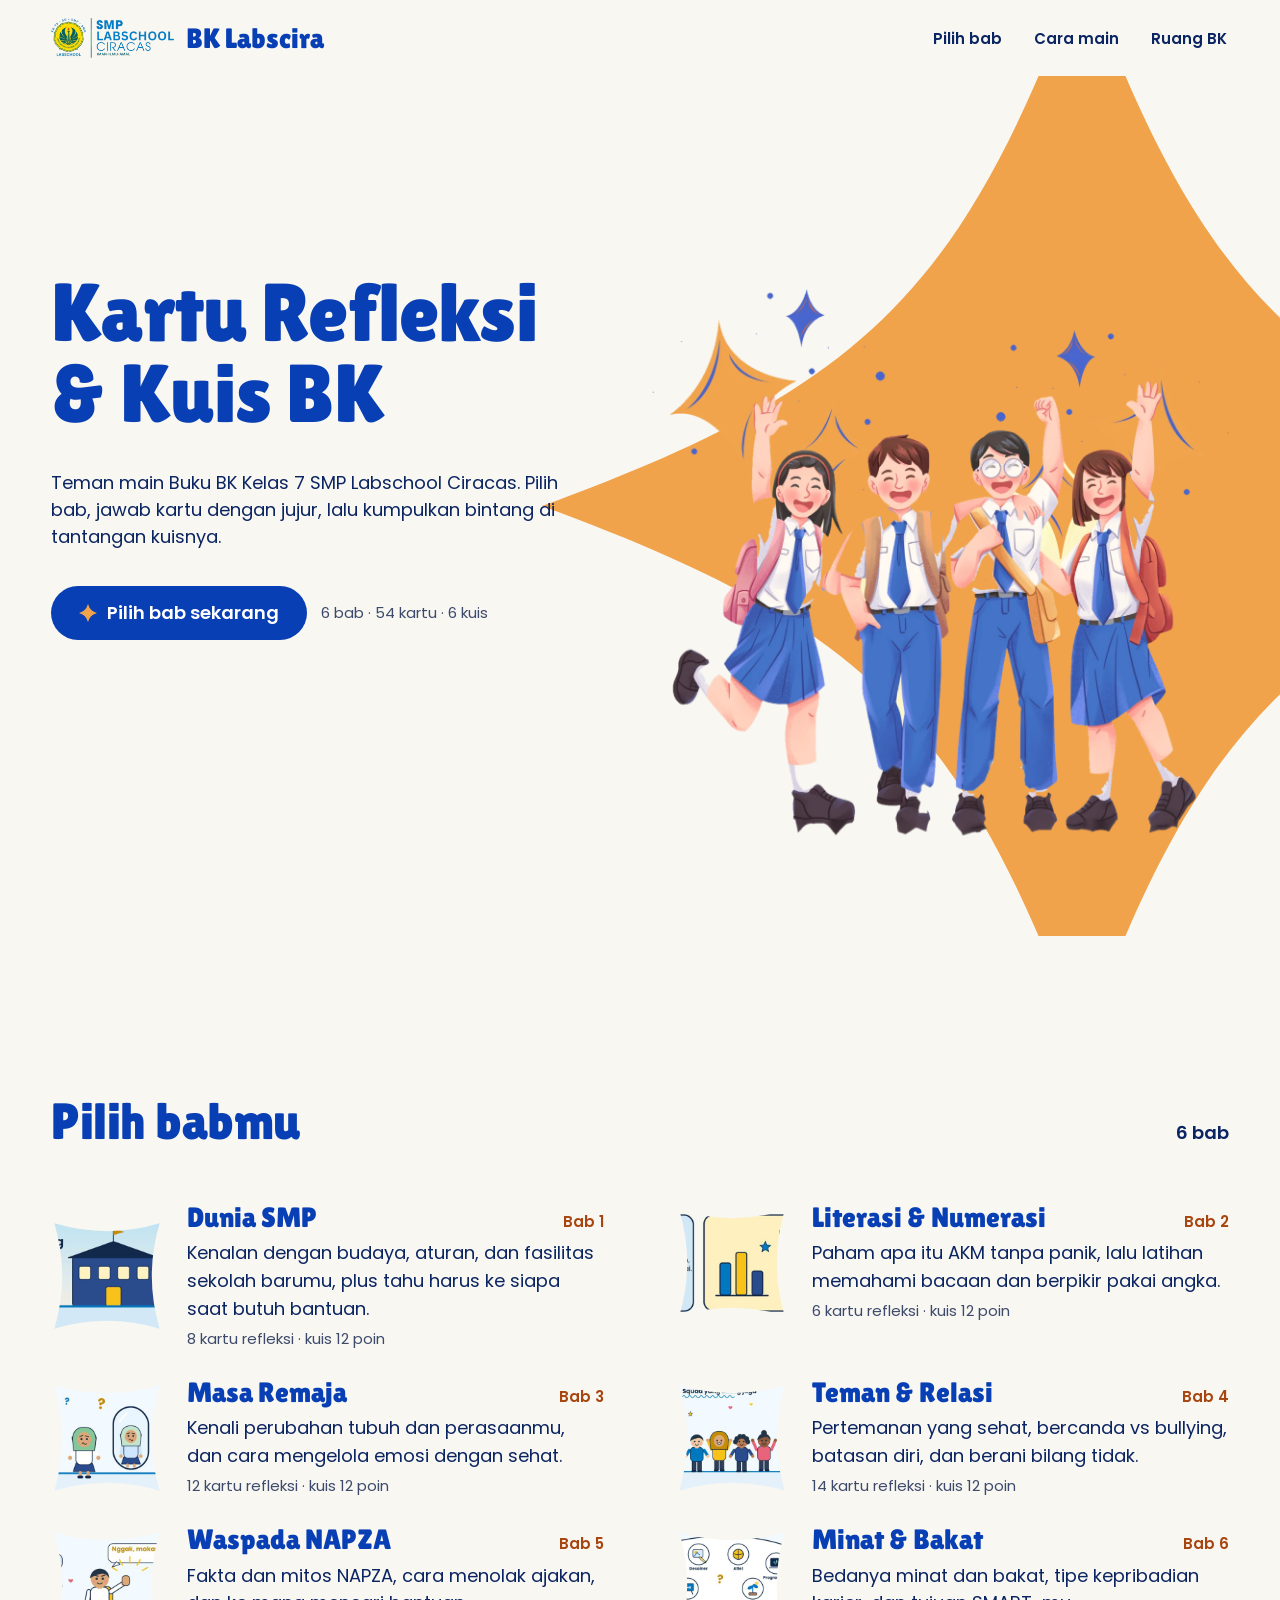
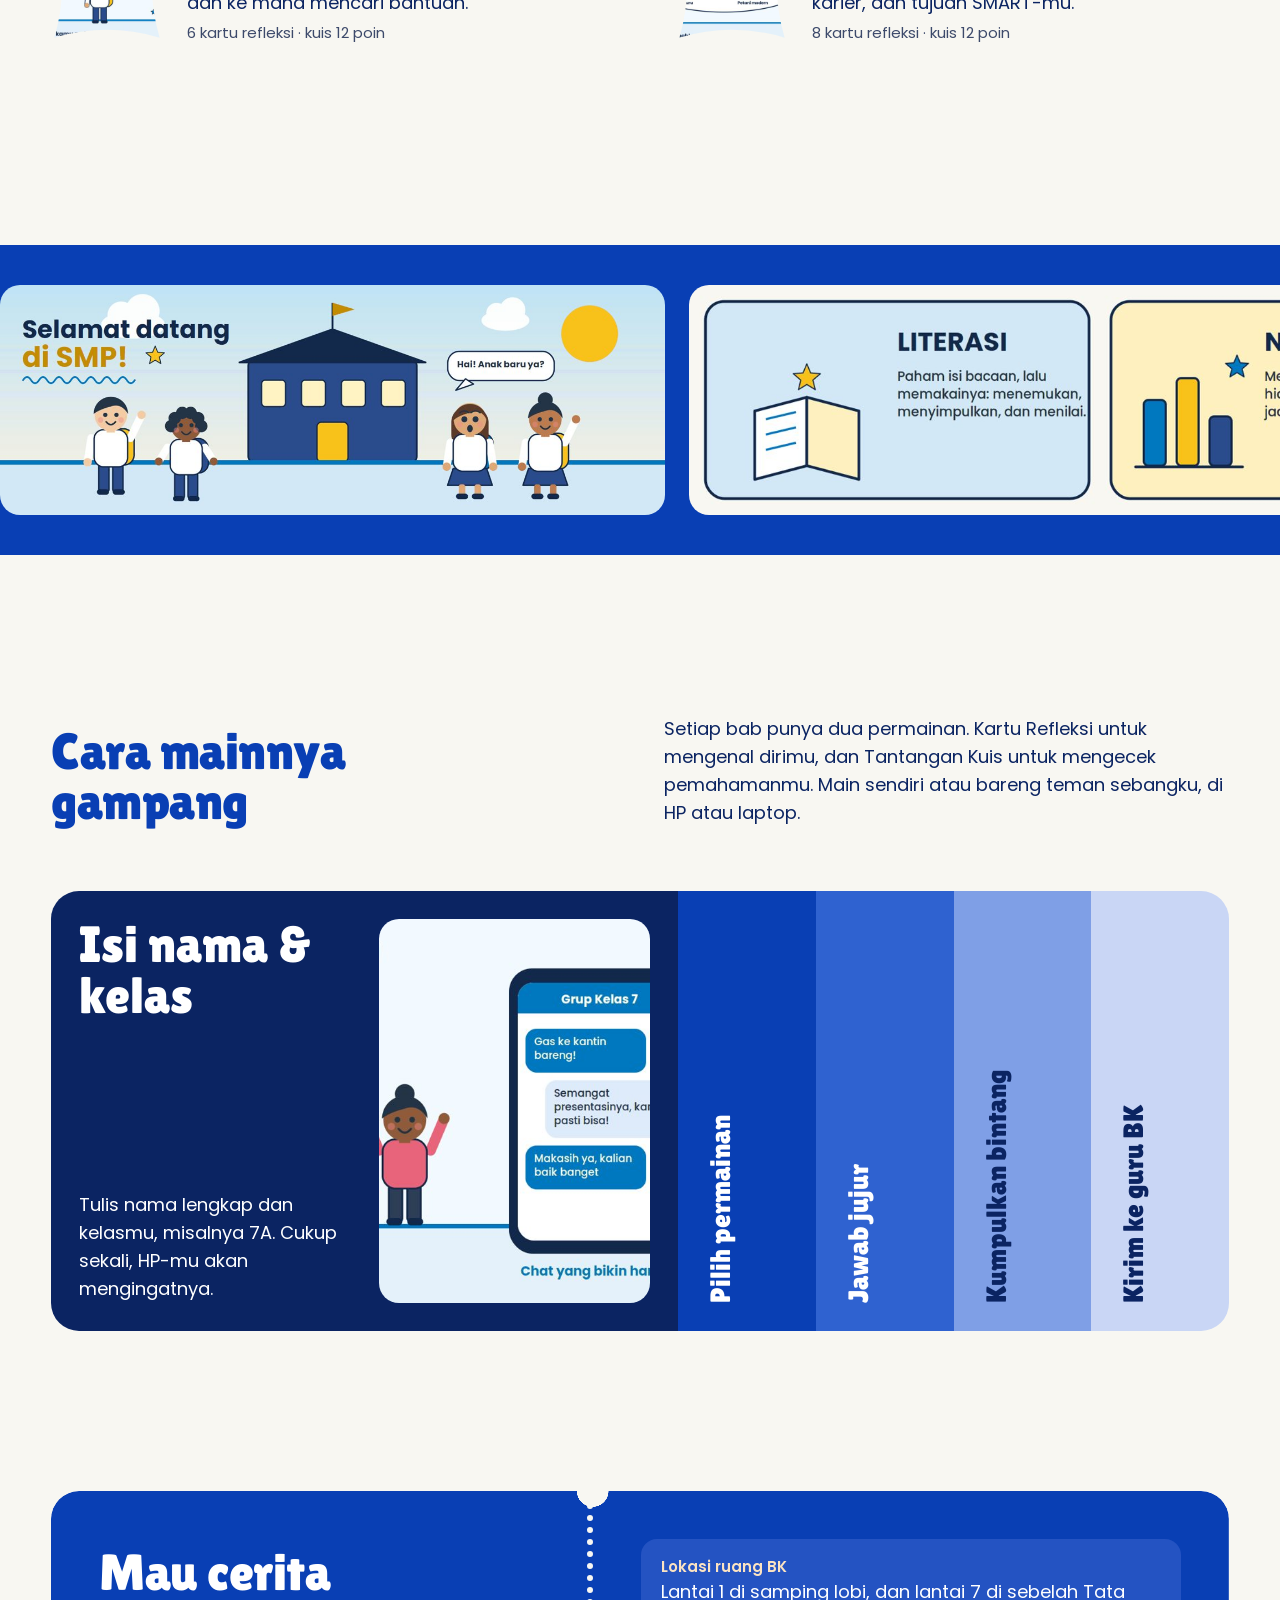
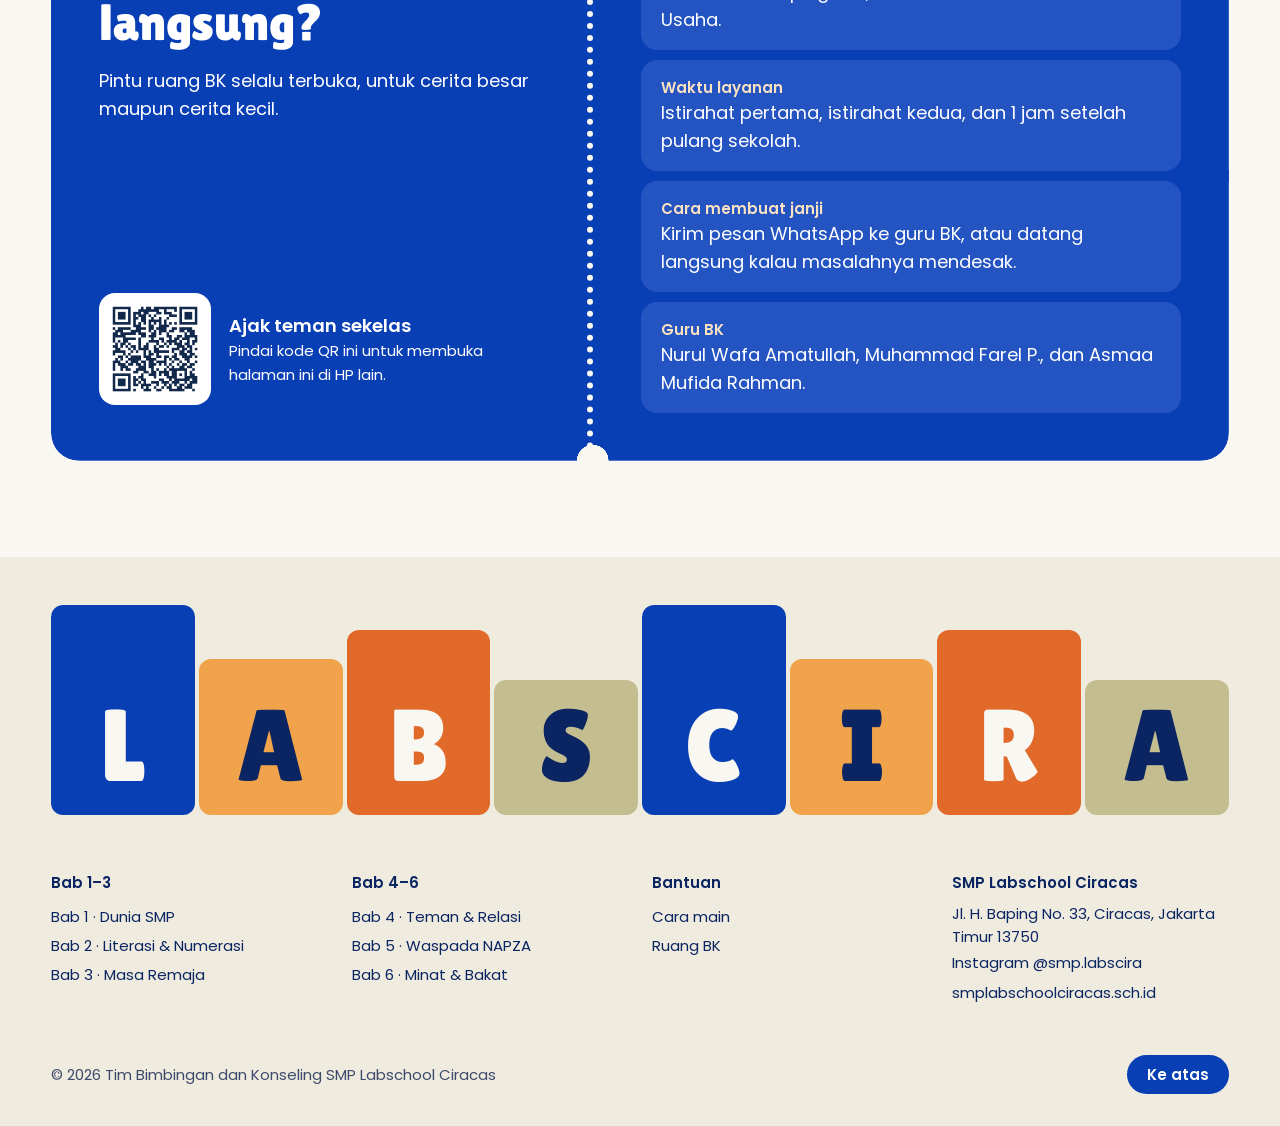
==== commit b3cf799d: "Ganti ilustrasi siswa dengan versi utuh dari cover Kaki dan sepatu keempat siswa kini tidak terpoton" ====
--- a/index.html
+++ b/index.html
@@ -31,7 +31,7 @@
         <span class="catatan">6 bab · 54 kartu · 6 kuis</span>
       </div>
     </div>
-    <figure class="shutter"><img src="img/siswa.webp" alt="Empat siswa SMP Labschool Ciracas berseragam putih biru melompat gembira, ilustrasi dari cover buku" width="1100" height="872"></figure>
+    <figure class="shutter"><img src="img/siswa.webp" alt="Empat siswa SMP Labschool Ciracas berseragam putih biru melompat gembira, ilustrasi dari cover buku" width="1200" height="1137"></figure>
   </div>
 </section>
 
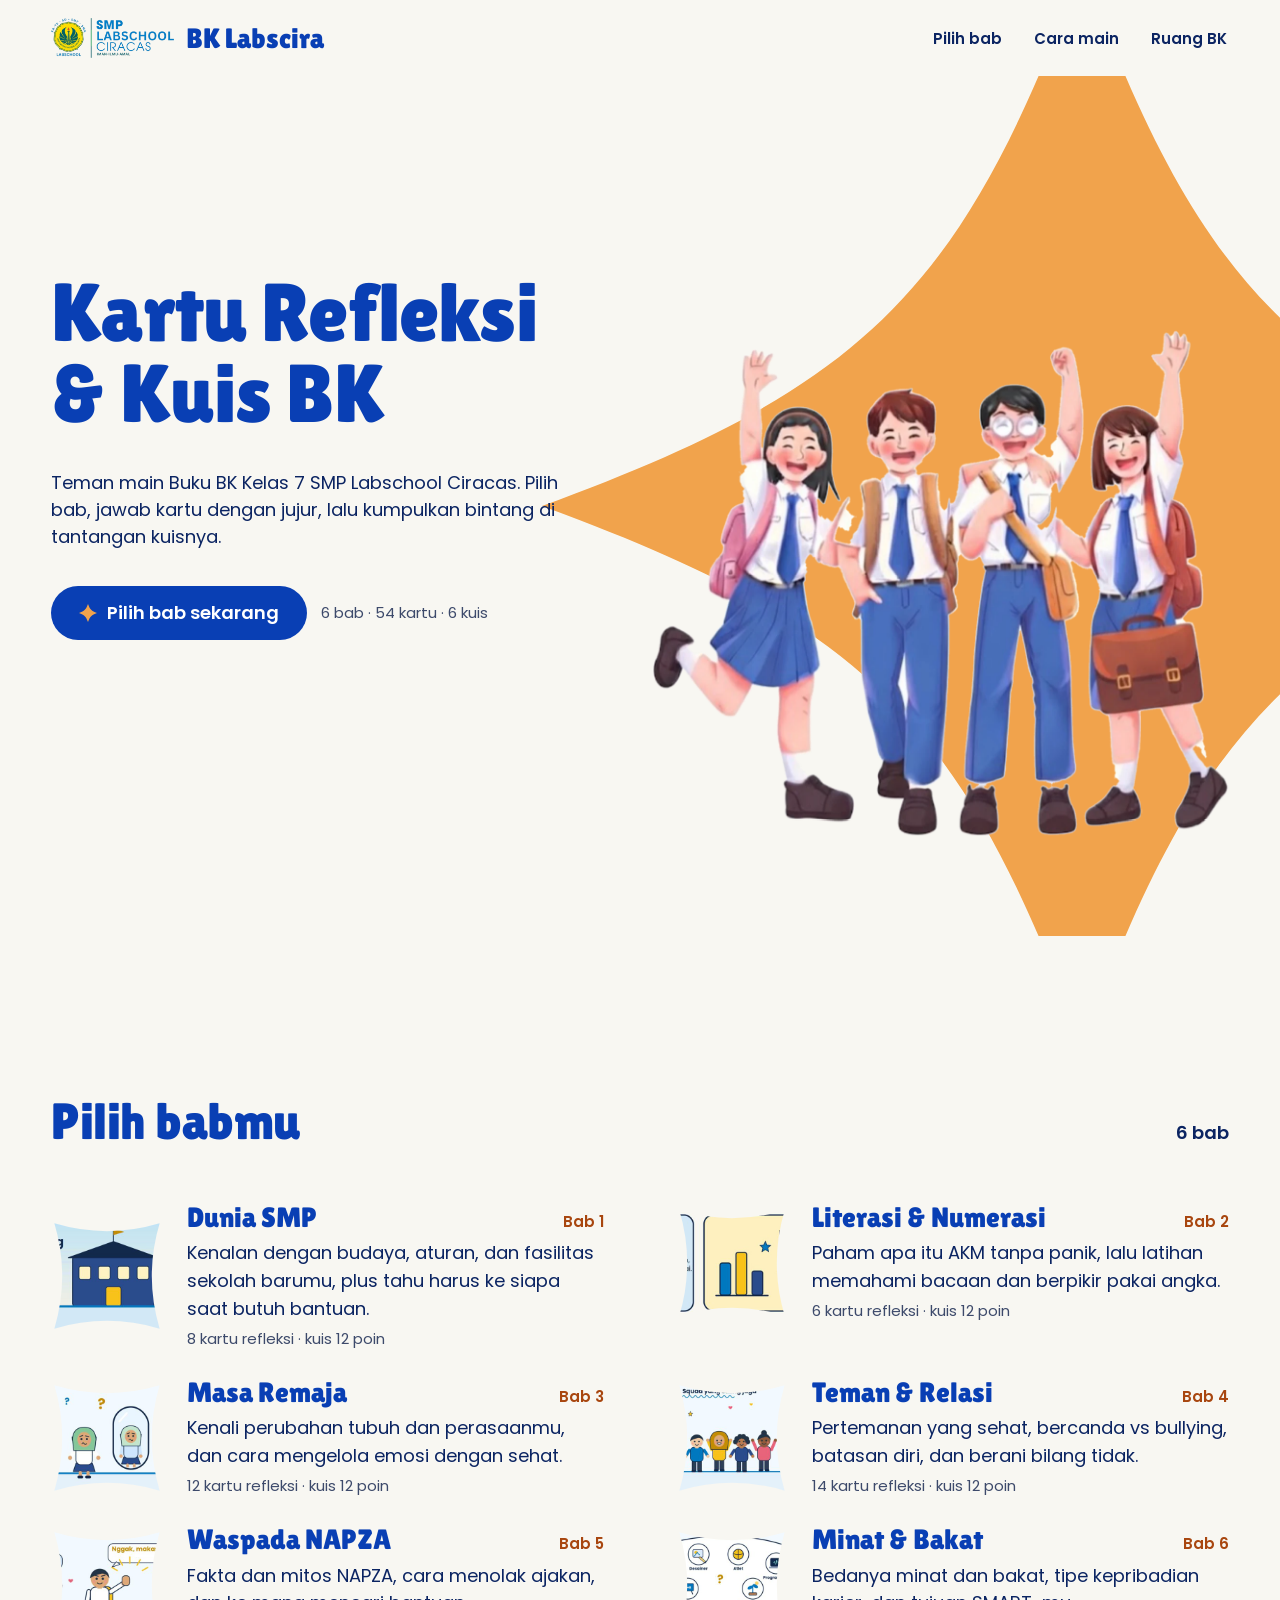
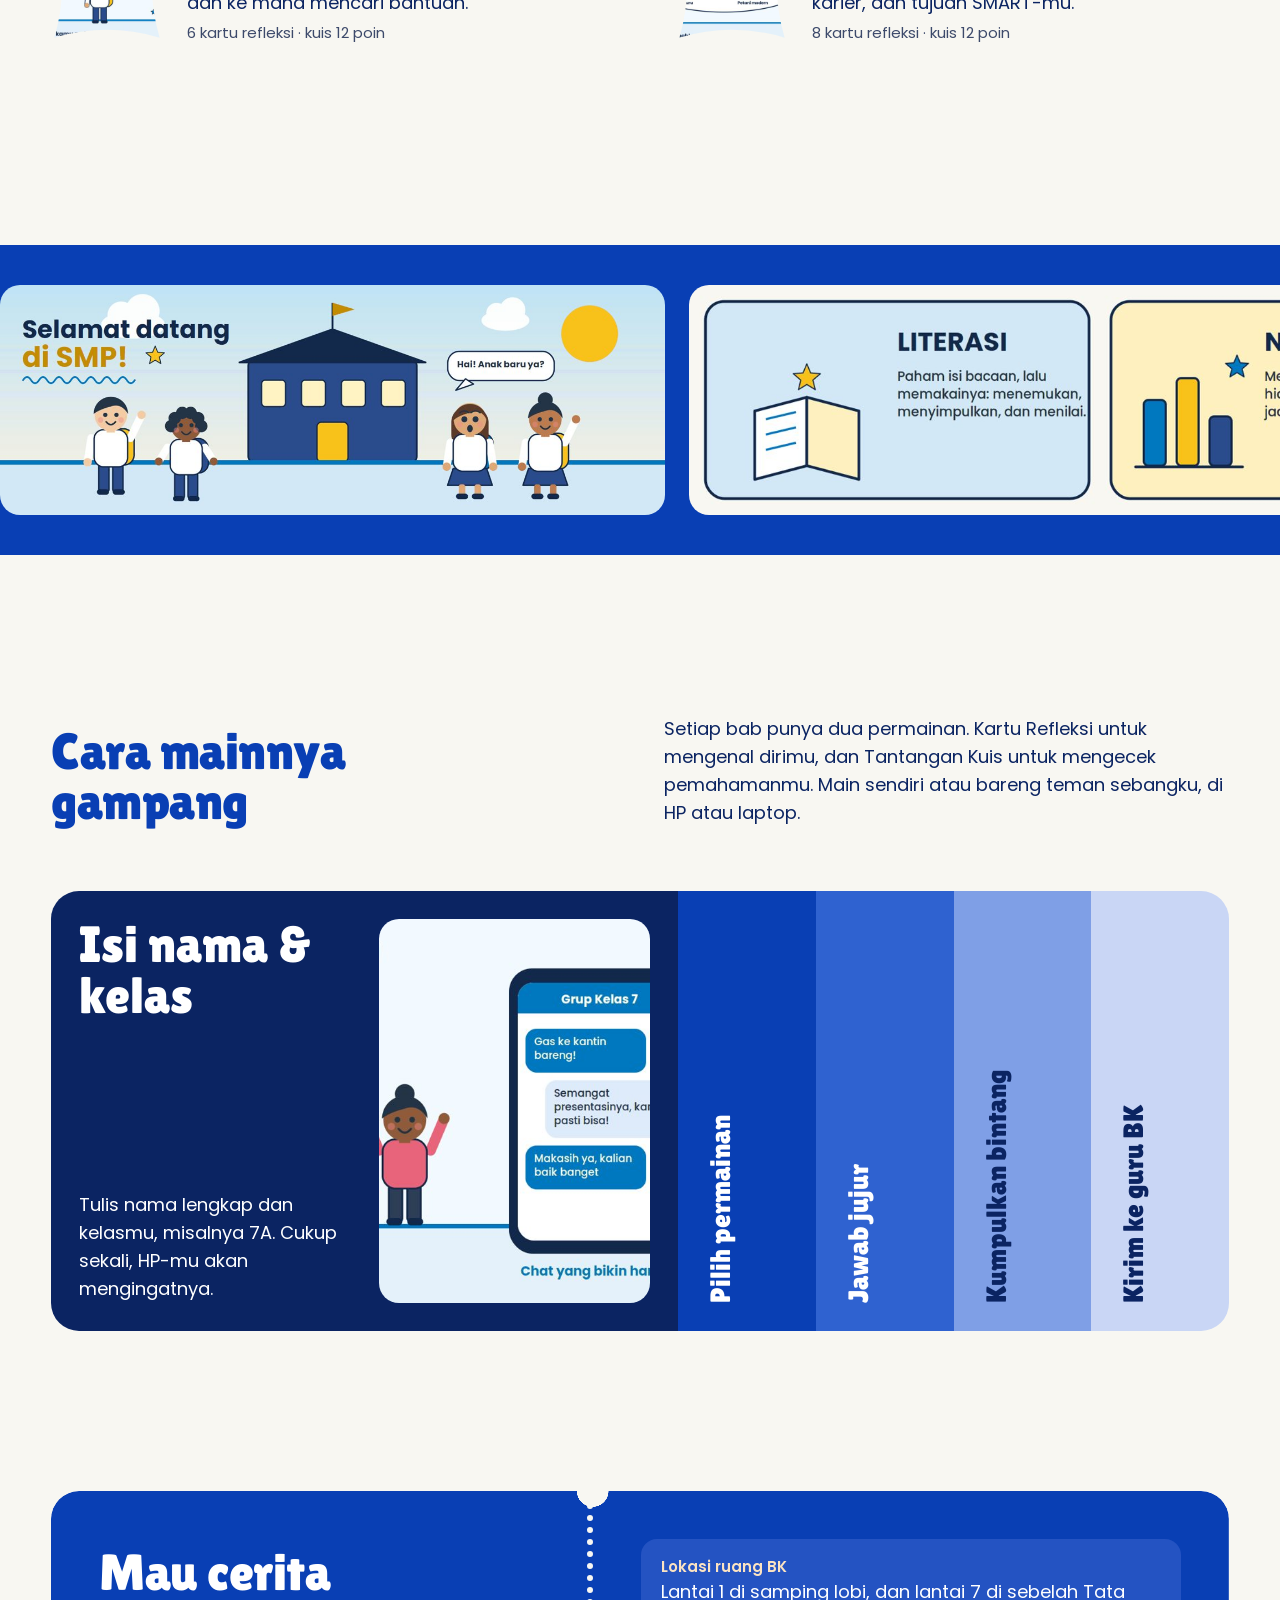
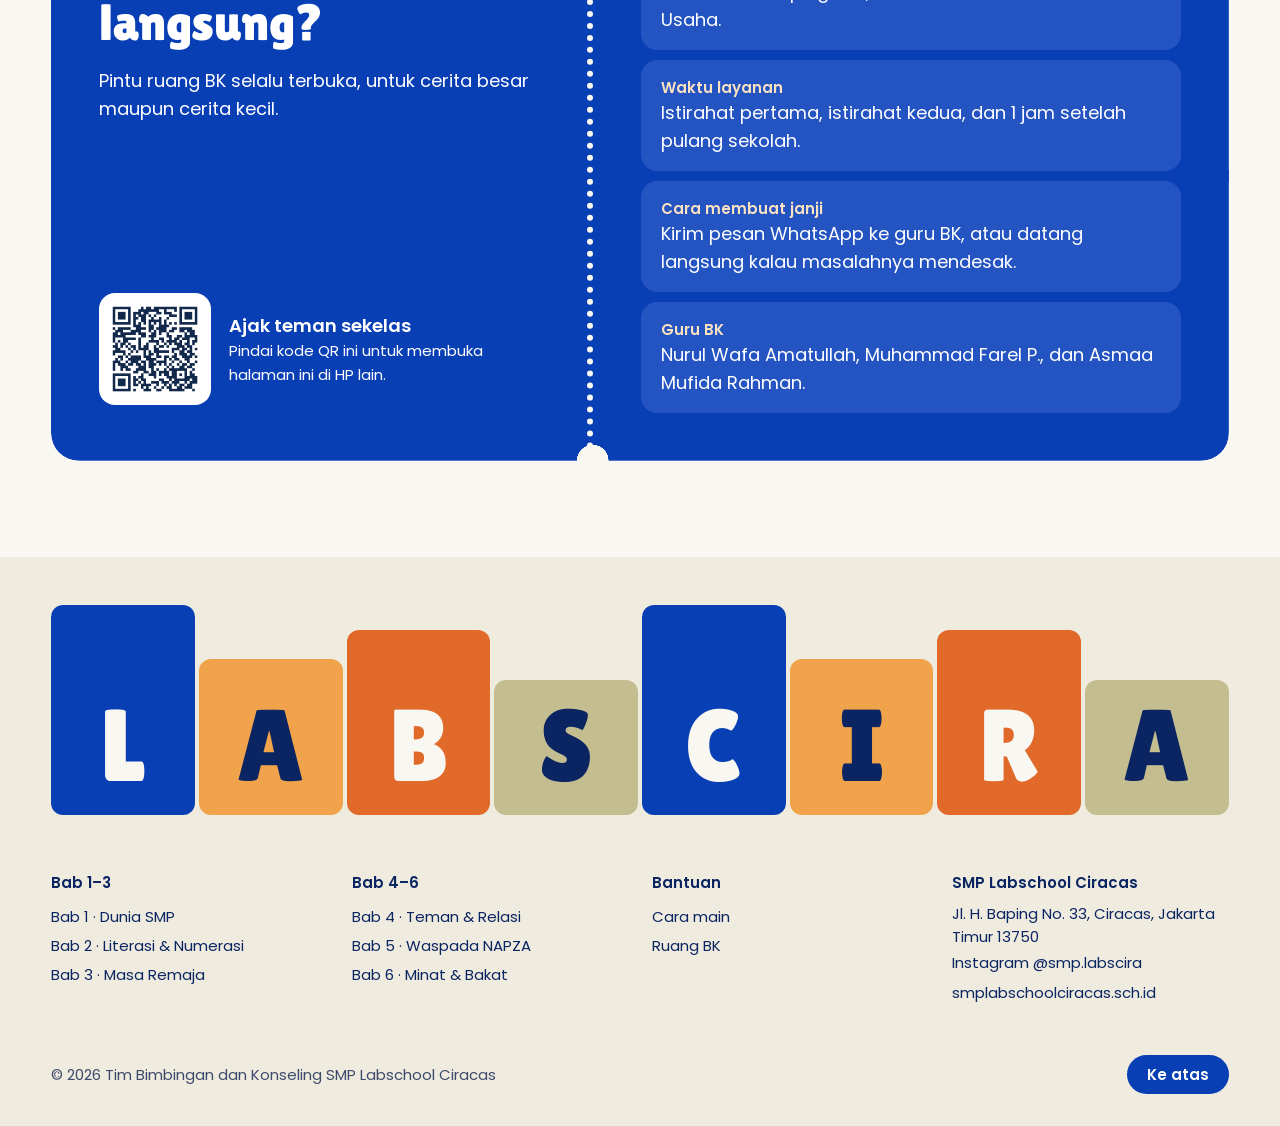
==== commit 94197b6c: "Pakai ilustrasi anak-anak versi utuh dari Farel Co-Authored-By: Claude Opus 5.5 <noreply@anthropic.c" ====
--- a/index.html
+++ b/index.html
@@ -31,7 +31,7 @@
         <span class="catatan">6 bab · 54 kartu · 6 kuis</span>
       </div>
     </div>
-    <figure class="shutter"><img src="img/siswa.webp" alt="Empat siswa SMP Labschool Ciracas berseragam putih biru melompat gembira, ilustrasi dari cover buku" width="1200" height="1137"></figure>
+    <figure class="shutter"><img src="img/siswa.webp" alt="Empat siswa SMP Labschool Ciracas berseragam putih biru melompat gembira, ilustrasi dari cover buku" width="1200" height="1052"></figure>
   </div>
 </section>
 
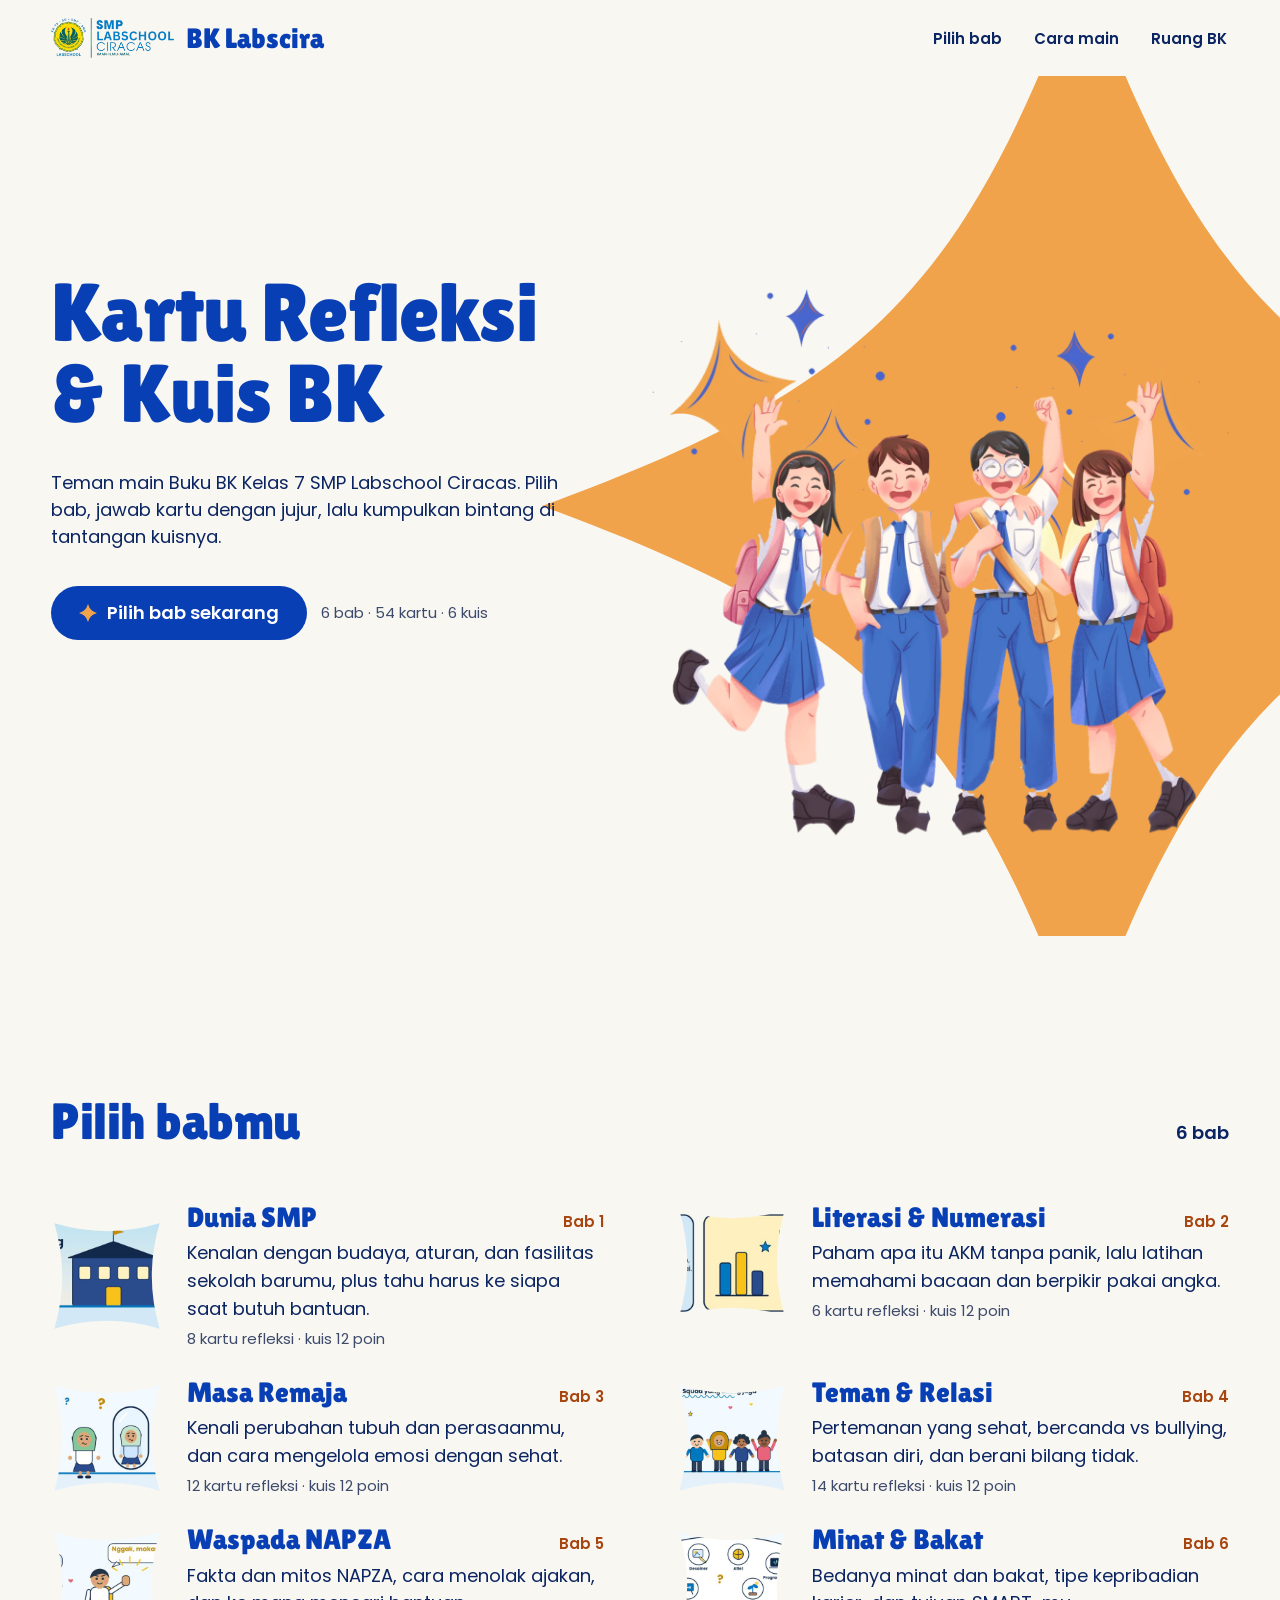
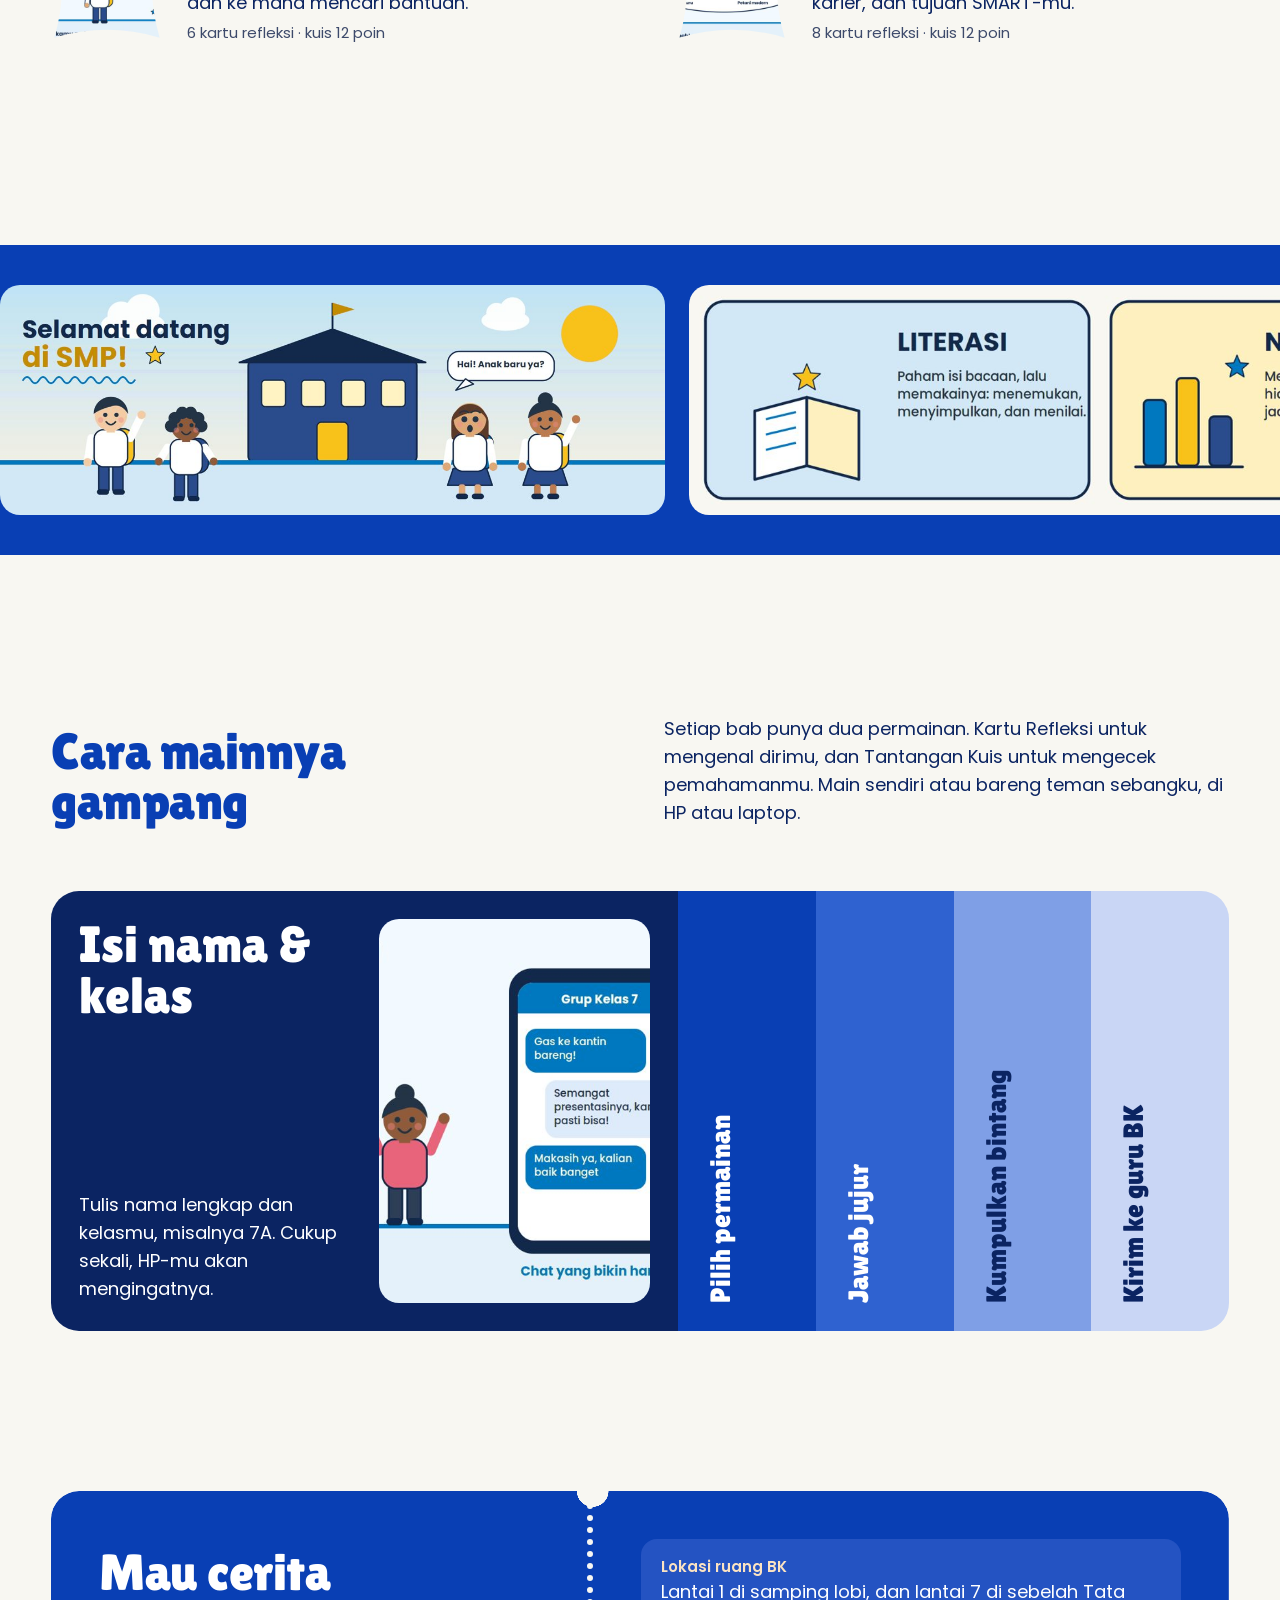
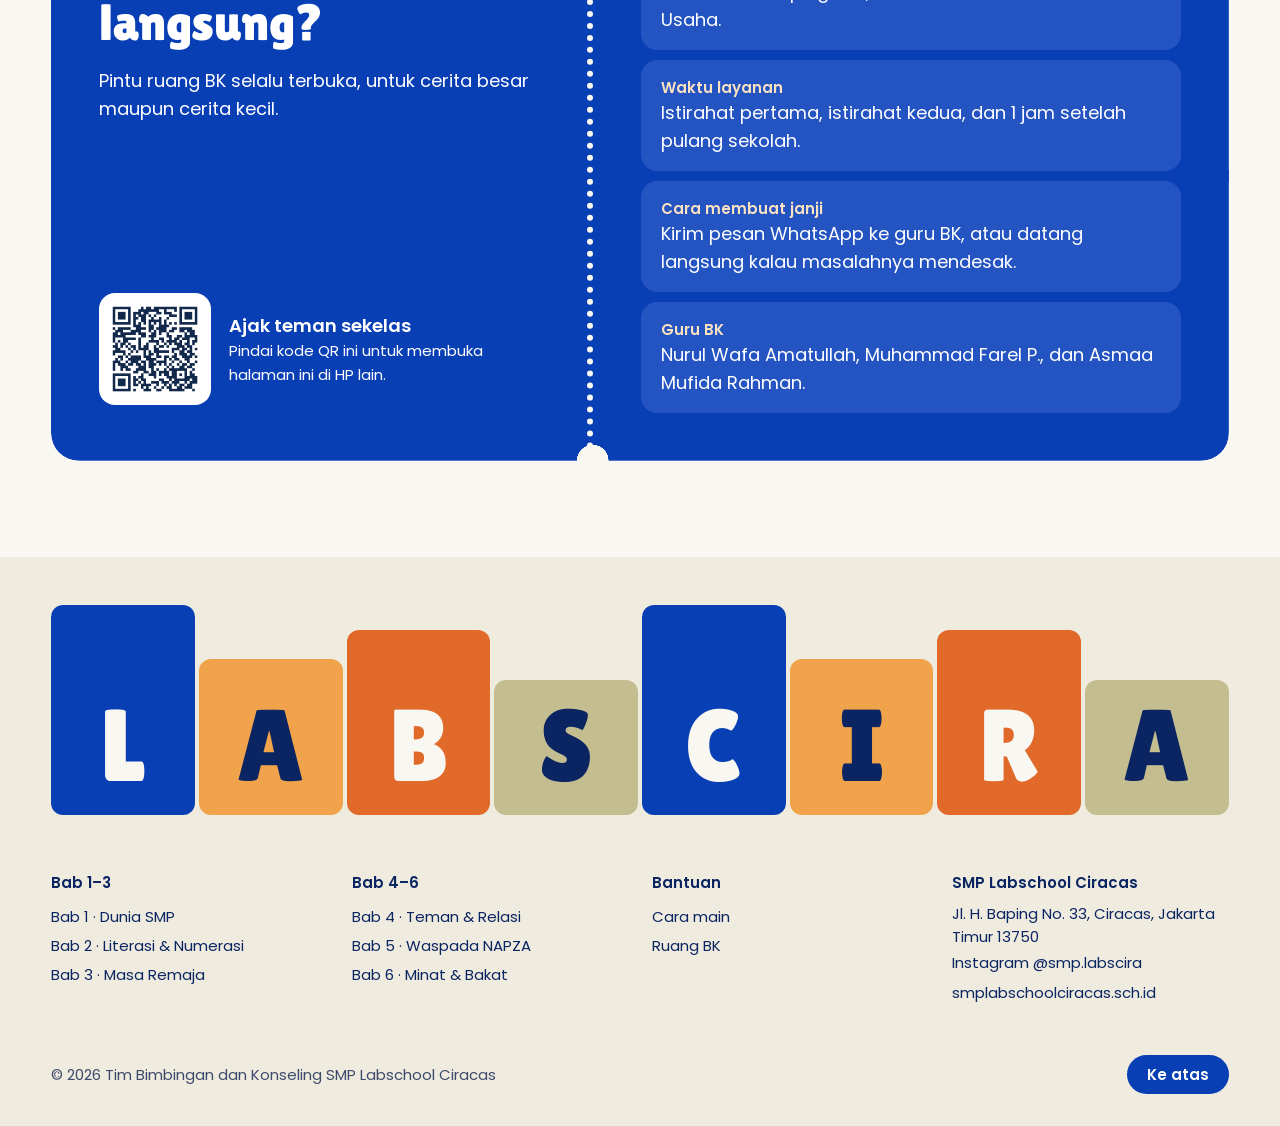
==== commit b61e4b94: "Kembalikan ilustrasi siswa dari cover buku Co-Authored-By: Claude Opus 5.5 <noreply@anthropic.com> C" ====
--- a/index.html
+++ b/index.html
@@ -31,7 +31,7 @@
         <span class="catatan">6 bab · 54 kartu · 6 kuis</span>
       </div>
     </div>
-    <figure class="shutter"><img src="img/siswa.webp" alt="Empat siswa SMP Labschool Ciracas berseragam putih biru melompat gembira, ilustrasi dari cover buku" width="1200" height="1052"></figure>
+    <figure class="shutter"><img src="img/siswa.webp" alt="Empat siswa SMP Labschool Ciracas berseragam putih biru melompat gembira, ilustrasi dari cover buku" width="1200" height="1137"></figure>
   </div>
 </section>
 
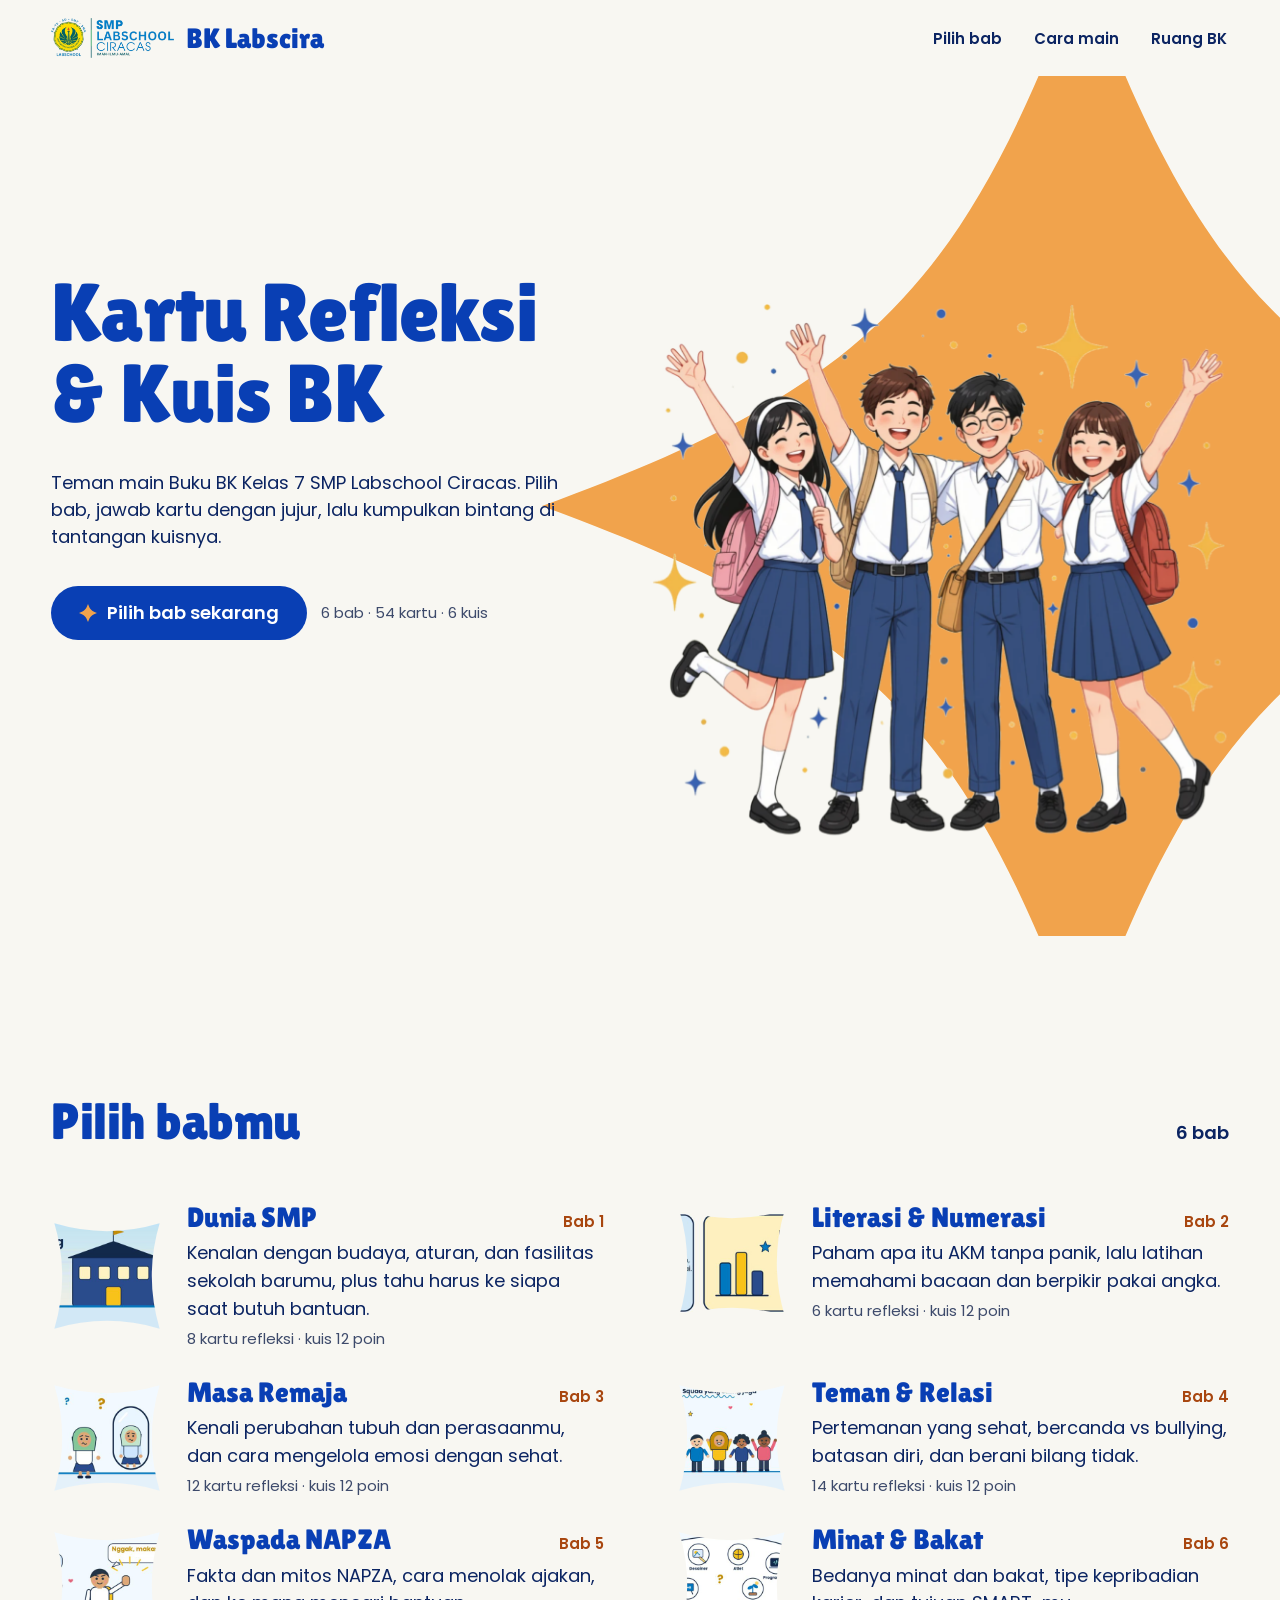
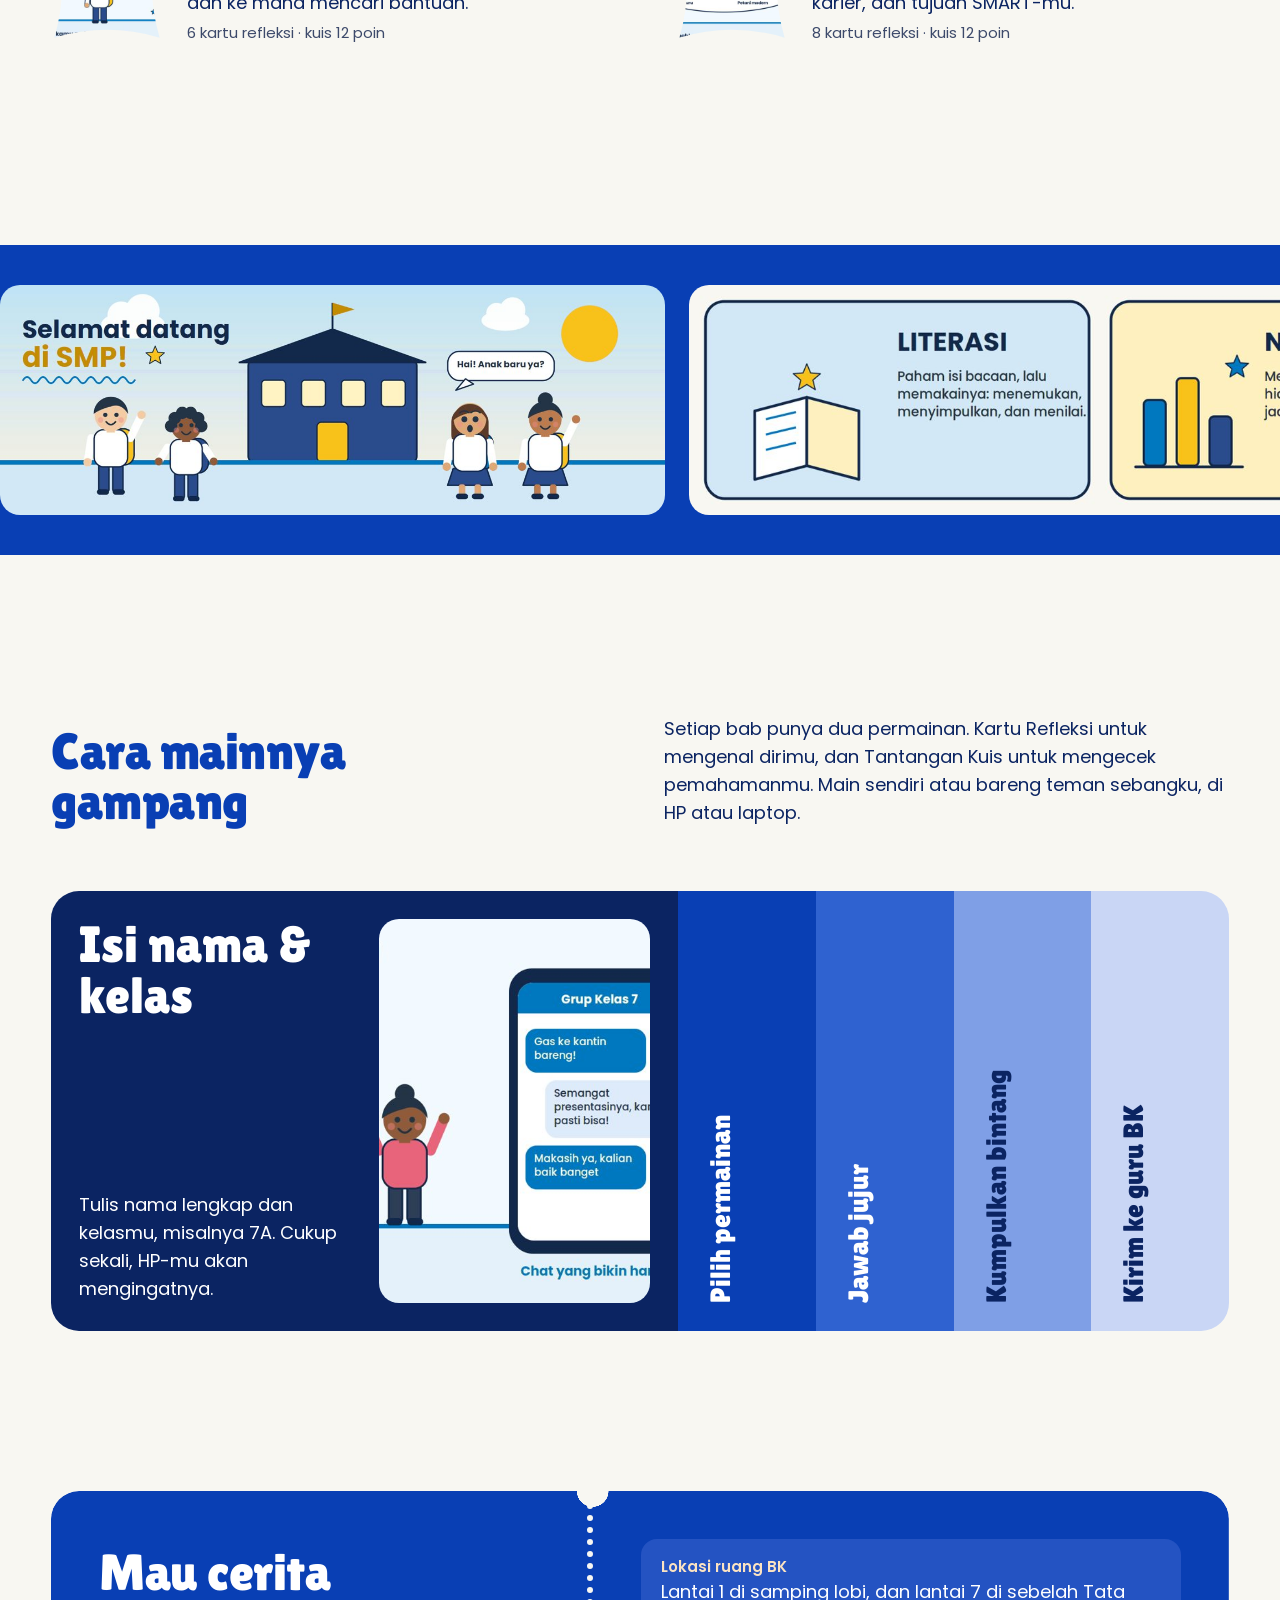
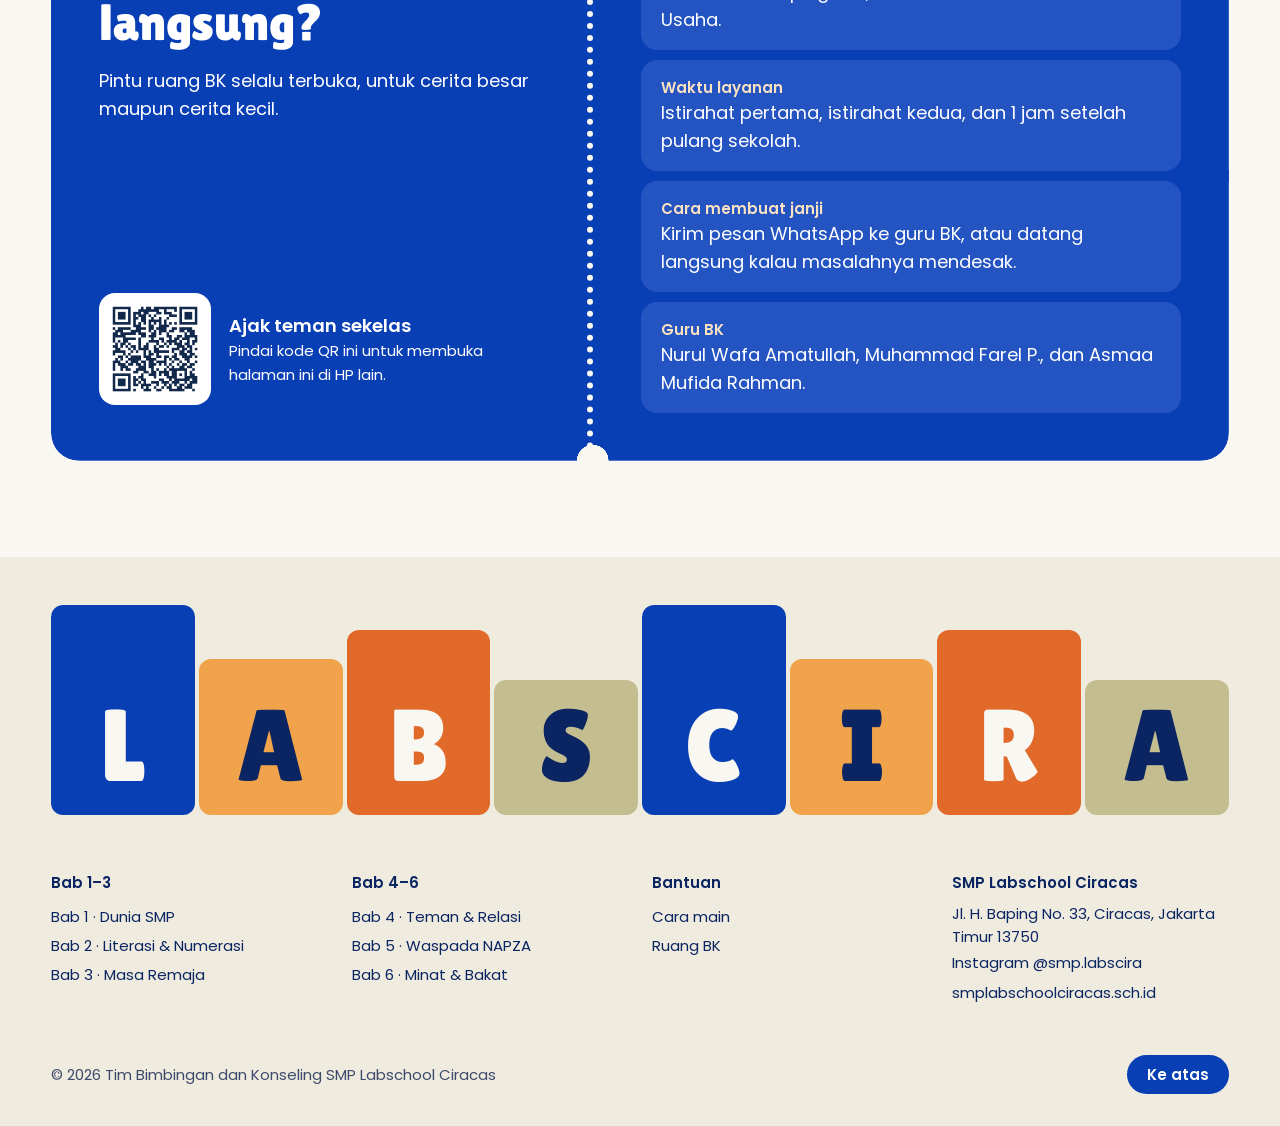
==== commit 2894f633: "Ganti ilustrasi siswa dengan gambar baru dari Farel Co-Authored-By: Claude Opus 5.5 <noreply@anthrop" ====
--- a/index.html
+++ b/index.html
@@ -31,7 +31,7 @@
         <span class="catatan">6 bab · 54 kartu · 6 kuis</span>
       </div>
     </div>
-    <figure class="shutter"><img src="img/siswa.webp" alt="Empat siswa SMP Labschool Ciracas berseragam putih biru melompat gembira, ilustrasi dari cover buku" width="1200" height="1137"></figure>
+    <figure class="shutter"><img src="img/siswa.webp" alt="Empat siswa SMP Labschool Ciracas berseragam putih biru melambaikan tangan dengan gembira" width="1200" height="1109"></figure>
   </div>
 </section>
 
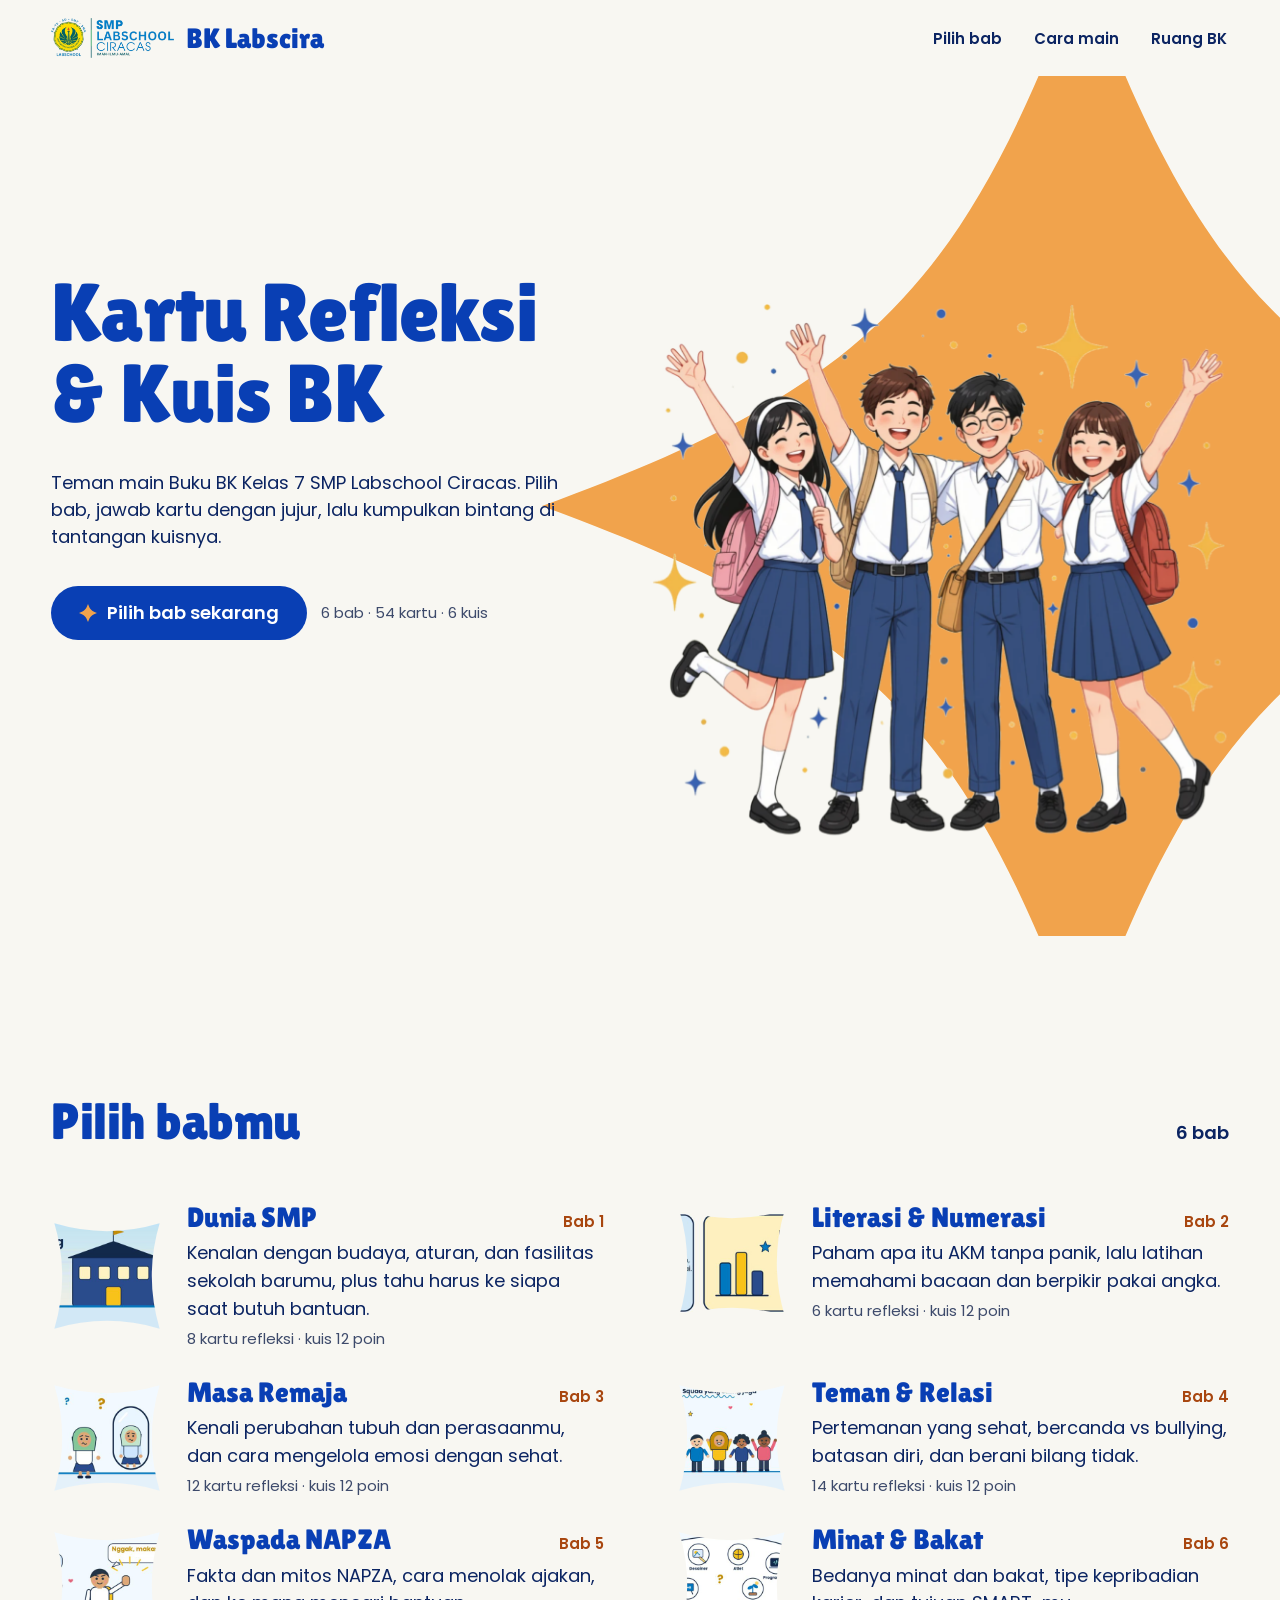
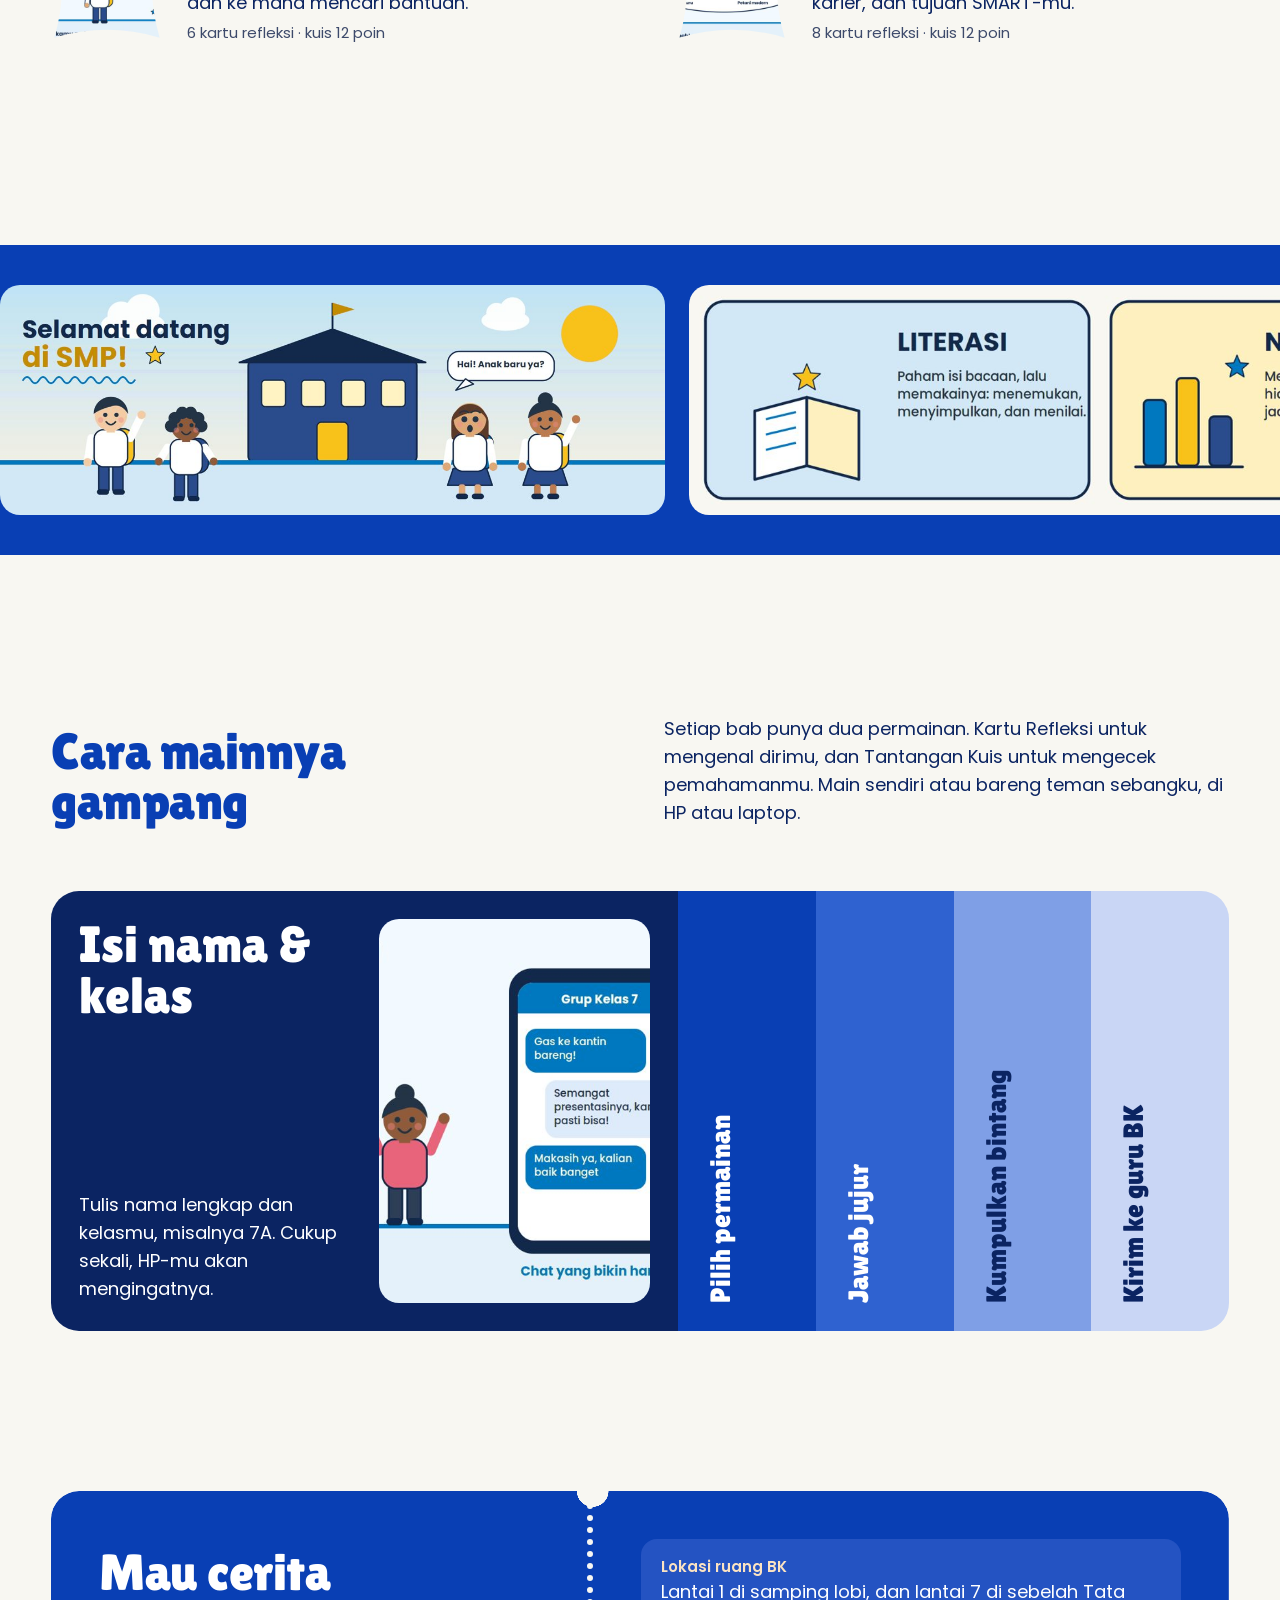
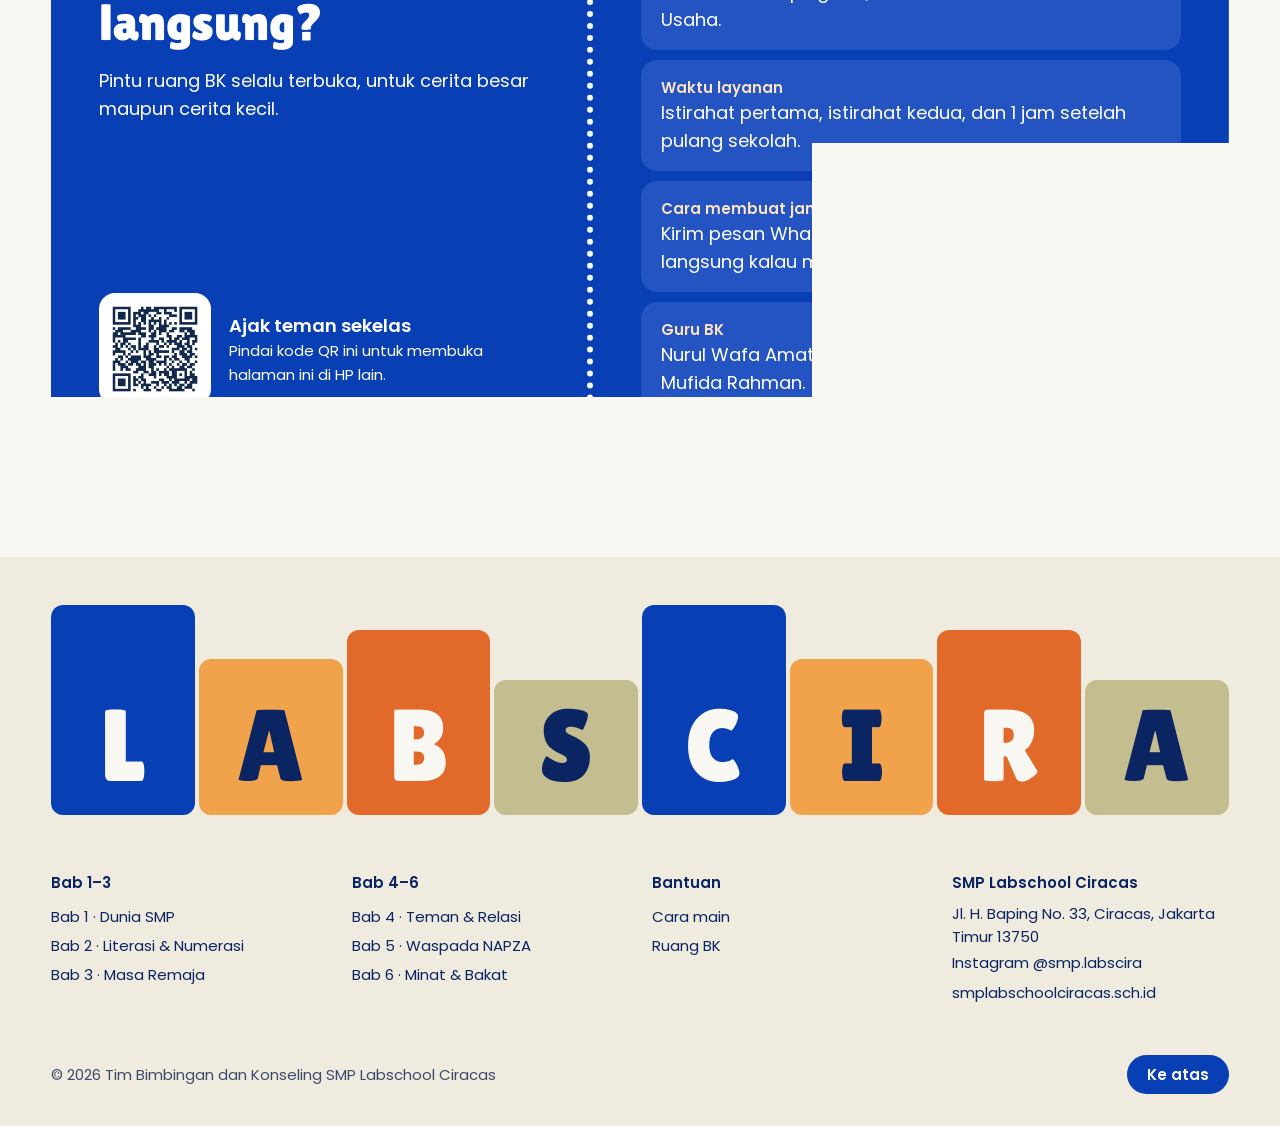
==== commit e079c094: "Ganti nama file ilustrasi siswa agar browser tidak memakai gambar lama dari cache Co-Authored-By: Cl" ====
--- a/index.html
+++ b/index.html
@@ -31,7 +31,7 @@
         <span class="catatan">6 bab · 54 kartu · 6 kuis</span>
       </div>
     </div>
-    <figure class="shutter"><img src="img/siswa.webp" alt="Empat siswa SMP Labschool Ciracas berseragam putih biru melambaikan tangan dengan gembira" width="1200" height="1109"></figure>
+    <figure class="shutter"><img src="img/siswa-2026-10.webp" alt="Empat siswa SMP Labschool Ciracas berseragam putih biru melambaikan tangan dengan gembira" width="1200" height="1109"></figure>
   </div>
 </section>
 
